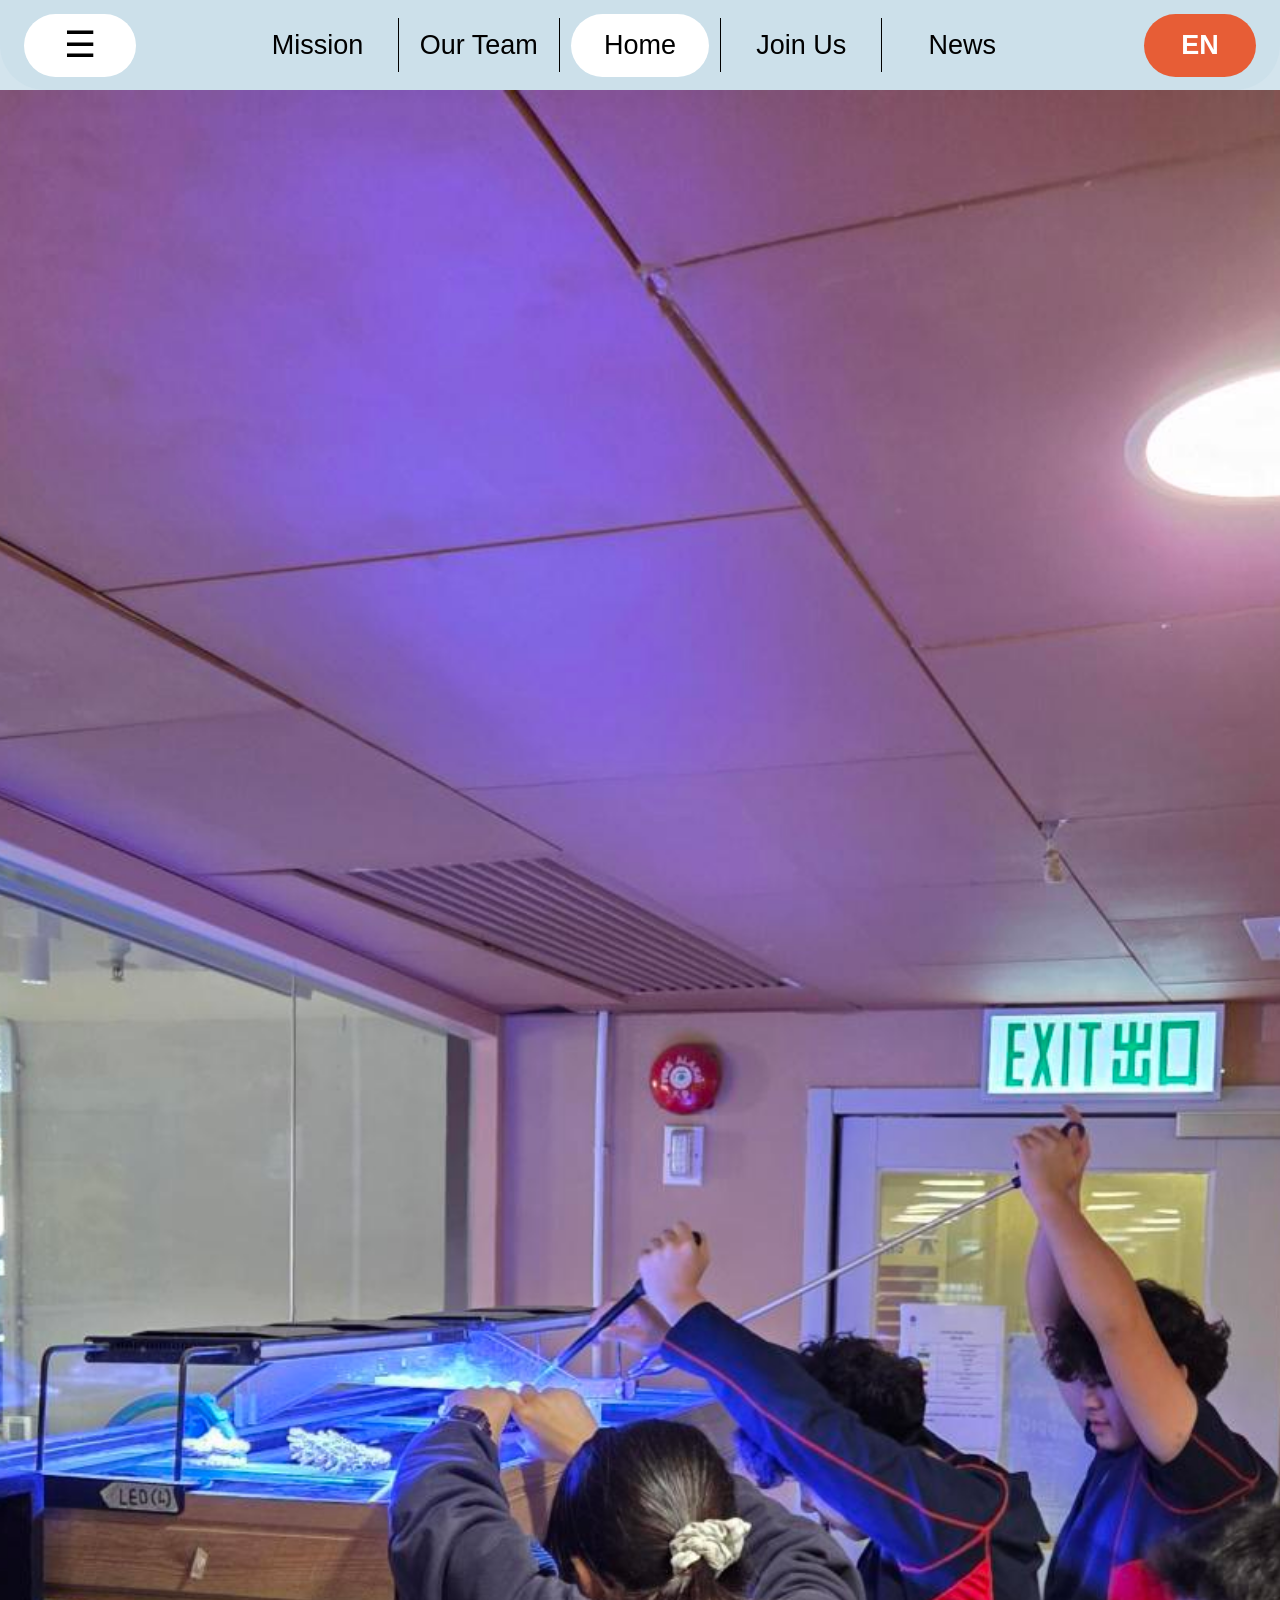
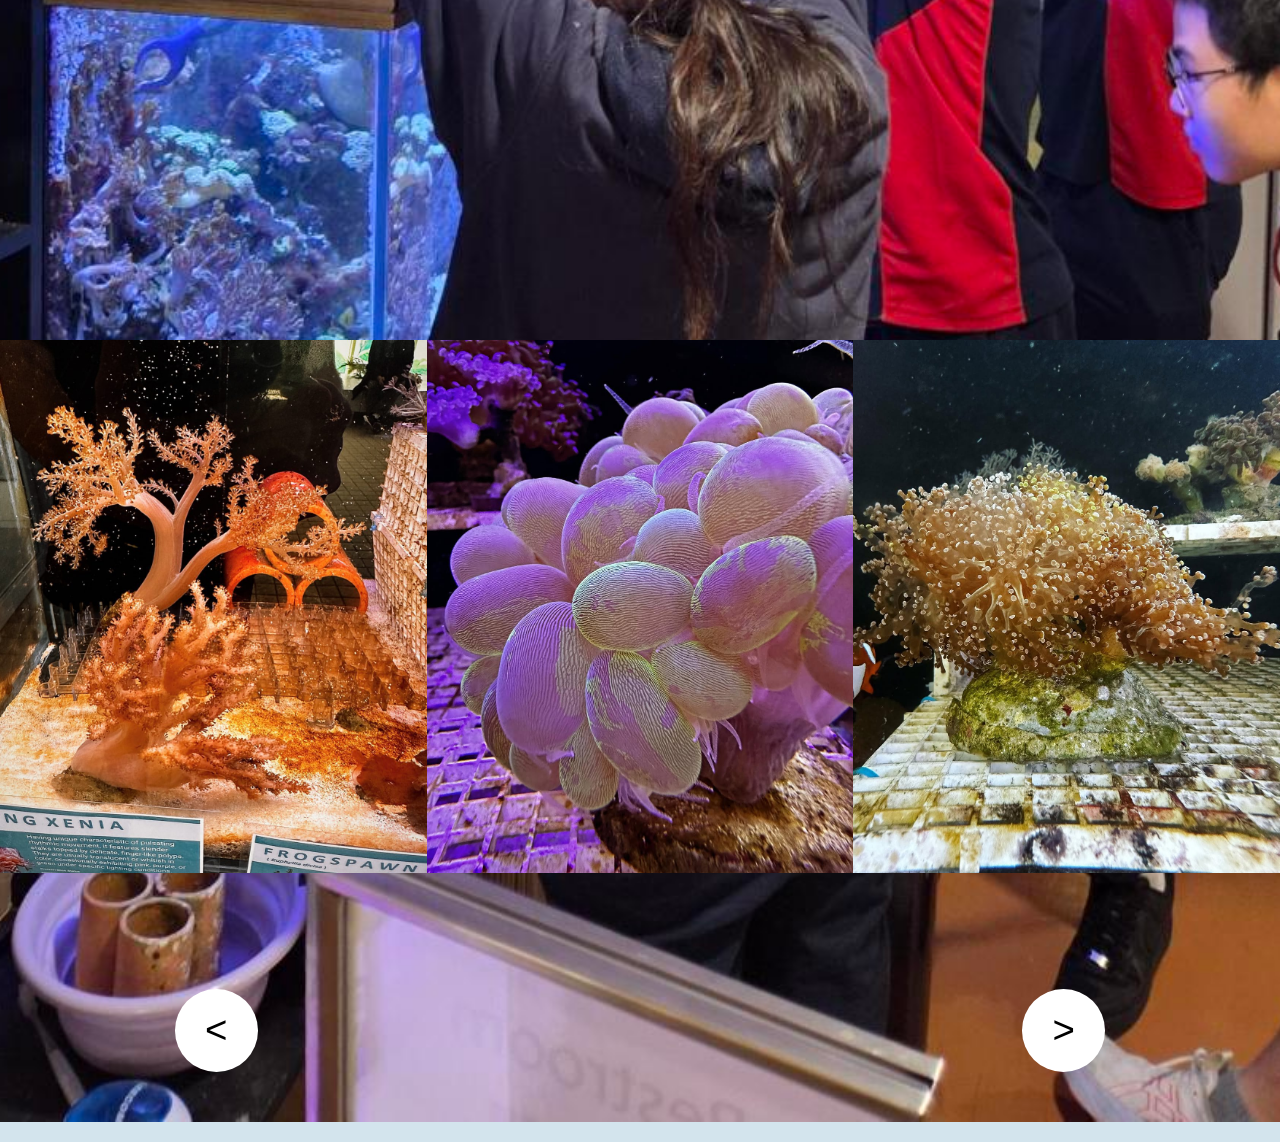
==== docs/index.html @ 6d24dca3 "Redesign members page layout Organize leadership into responsive member cards and present department" ====
<!DOCTYPE html>

<head>
<meta charset="UTF-8">
<meta name="robots" content="noarchive">
<meta name="color-scheme" content="light dark">
<link href="stylesheets/mainStyle.css" rel="stylesheet">
<link href="stylesheets/homePageStyle.css" rel="stylesheet">
<link href="stylesheets/missionsPageStyle.css" rel="stylesheet">
<link href="stylesheets/membersPageStyle.css" rel="stylesheet">
<link href="stylesheets/recruitmentPageStyle.css" rel="stylesheet">
<link href="stylesheets/newsPageStyle.css" rel="stylesheet">
<link href="stylesheets/colors.css" rel="stylesheet">
<title>Corallium YCIS</title>
</head>
<body>
<div id="topbar">
    <div id="topbar_frame_left">
        <button id="config_menu" class="navButton nothomeButtom" onclick="configclick_menu()">☰</button>
    </div>
    <div id="topbar_frame">
        <button id="nav_mission" class="navButton nothomeButton" onclick="navclick_mission()"></button>
        <div class="nav_vbar"></div>
        <button id="nav_members" class="navButton nothomeButton" onclick="navclick_members()"></button>
        <div class="nav_vbar"></div>
        <button id="nav_home" class="navButton homeButton" onclick="navclick_home()"><!-- <img id="logoimg" src="coralliumLogo.jpg" alt="CORALLIUM"> --></button>
        <div class="nav_vbar"></div>
        <button id="nav_recruitment" class="navButton nothomeButton" onclick="navclick_recruitment()"></button>
        <div class="nav_vbar"></div>
        <button id="nav_news" class="navButton nothomeButton" onclick="navclick_news()"></button>
    </div>
    <div id="topbar_frame_right">
        <button id="config_lang" class="navButton nothomeButton" onclick="configclick_lang()"></button>
    </div>
</div>

<div id="contents_frame">
    <div id="page_home" class="contentspage home">
        <div id="home_topBackgroundFrame">
            <h1 style="font-size: 2vw; font-family: Verdana, Geneva, Tahoma, sans-serif; color:#ffffff; font-weight: normal;">YCIS-HK</h1>
            <img src="media/homePage/coralliumLogo.jpg" id="home_pageHeadingImg" alt="CORALLIUM">
        </div>
        <!-- <img src="homePage/homeBackground.jpg" id="home_coralTransition"> -->
        <div id="home_mainContentBackgroundFrame">
            <div class="default_margins home_mainContentFrameL">
                <div>
                    <h1 id="home_mainContent1Heading" class="title_text_1" style="text-align: center;"></h1>
                    <p class="default_text" id="home_mainContent1Text1"></p>
                </div>
                <img class="home_mainContentImage" src="media/homePage/awesome_coral.jpeg">
            </div>
            <div class="default_margins home_mainContentFrameR">
                <img class="home_mainContentImage" src="media/homePage/Cropped_picture_clownfish.jpg">
                <div>
                    <h1 id="home_mainContent1SecondHeading" class="title_text_1" style="text-align: center;"></h1>
                    <p class="default_text" id="home_mainContent1Text2"></p>
                </div>
            </div>
            <div class="default_margins home_mainContentFrameL">
                <div>
                    <h1 id="home_mainContent2Heading" class="title_text_1" style="text-align: center;"></h1>
                    <p class="default_text" id="home_mainContent2Text1"></p>
                </div>
                <img class="home_mainContentImage" src="media/homePage/Fish_tank.jpeg">
            </div>
            <div class="default_margins home_mainContentFrameR">
                <img class="home_mainContentImage" src="media/homePage/Group_tank.jpeg">
                <div>
                    <h1 id="home_mainContent2SecondHeading" class="title_text_1" style="text-align: center;"></h1>
                    <p class="default_text" id="home_mainContent2Text2"></p>
                </div>
            </div>

            <div id="home_imagesRow">
                <img src="media/homePage/Coral_tree.jpg" class="home_imagesRowImage">
                <img src="media/homePage/Coral_bubble.jpg" class="home_imagesRowImage">
                <img src="media/homePage/Coral_frogspawn.jpg" class="home_imagesRowImage">
            </div>
            <div id="home_mainContent3" class="default_margins">
                <h1 id="home_fishFactsHeading" class="title_text_1"></h1>
                <div id="home_fishFactsFrame">
                    <button id="home_fishFactsLeftButton" class="home_fishFactsScrollButton" onclick="homeclick_fishFactsScroll(-1)">&lt;</button>
                    <p class="default_text" id="home_fishFactsText"></p>
                    <button id="home_fishFactsRightButton" class="home_fishFactsScrollButton" onclick="homeclick_fishFactsScroll(1)">&gt;</button>
                </div>
            </div>
        </div>
    </div>

    <div id="page_mission" class="contentspage nothome">
        <div id="mission_missionStatementContainer" class="default_margins">
            <h1 id="mission_mainContent1Heading" class="mission_mainHeadings title_text_1"></h1>
            <p id="mission_mainContent1Text"></p>
        </div>
        <!-- <h1 id="mission_mainContent1Heading" class="mission_mainHeadings title_text_1"></h1>
        <div id="mission_mainContent1" class="default_margins"> -->
            <!-- <img id="mission_mainContent1Image" src="media/placeholdercontent/imgportrait.jpg"> -->
            <!-- <p id="mission_mainContent1Text" class="default_margins"></p> -->
        <!-- </div> -->
        <h1 id="mission_mainContent2Heading" class="mission_mainHeadings title_text_1"></h1>
        <div id="mission_mainContent2Box">
            <div id="mission_mainContent2ButtonsFrame">
                <button id="mission_mainContent2ButtonL" onclick="missionclick_BoxScroll(-1)">&lt;</button>
                <button id="mission_mainContent2ButtonR" onclick="missionclick_BoxScroll(1)">&gt;</button>
            </div>
            <h2 class="title_text_2" style="text-align: center;" id="mission_mainContent2Subheading"></h2>
            <p class="default_text" id="mission_mainContent2MainText"></p>
            <img id="mission_mainContent2Image">
        </div>
<!-- 
        <div id="mission_mainContent2" class="default_margins">
            <div>
                <h2 id="mission_subheading1" class="mission_subheadings title_text_2"></h1>
                <p class="default_text" id="mission_mainContent2Text1"></p>
            </div>
            <img class="mission_mainContent2Image" src="media/missionPage/Kaden_refractometer.jpeg">
            <div>
                <h2 id="mission_subheading2" class="mission_subheadings title_text_2"></h1>
                <p class="default_text" id="mission_mainContent2Text2"></p>
            </div>
            <img class="mission_mainContent2Image" src="media/missionPage/Coral_maintenance.jpeg">
            <div>
                <h2 id="mission_subheading3" class="mission_subheadings title_text_2"></h1>
                <p class="default_text" id="mission_mainContent2Text3"></p>
            </div>
            <img class="mission_mainContent2Image" src="media/missionPage/Seagrass_temp.jpeg">
        </div> -->
    </div>

    <div id="page_members" class="contentspage nothome">
        <img id="membersimg" src="media/membersPage/leadership team.jpg" alt="Corallium leadership team members">
        <div id="members_leadership_container">
            <div class="leadership-member">
                <h1 id="members_lead1" class="title_text_1"></h1>
                <p class="leader_name">LING Kai Chun Kaden</p>
            </div>
            <div class="leadership-divider"></div>
            <div class="leadership-member">
                <h2 id="members_lead2" class="title_text_2"></h2>
                <p class="leader_name">REN Wei Bo Kerry</p>
            </div>
            <div class="leadership-divider"></div>
            <div class="leadership-member">
                <h2 id="members_lead3" class="title_text_2"></h2>
                <p class="leader_name">CHUNG Shun Yi Chris</p>
            </div>
            <div class="leadership-divider"></div>
            <div class="leadership-member">
                <h2 id="members_lead4" class="title_text_2"></h2>
                <p class="leader_name">WONG Tsz Ching Natalie</p>
            </div>
            <div class="leadership-divider"></div>
            <div class="leadership-member">
                <h2 id="members_lead5" class="title_text_2"></h2>
                <p class="leader_name">LIU Ham Chi Annabelle</p>
            </div>
            <div class="leadership-divider"></div>
            <div class="leadership-member">
                <h2 id="members_lead6" class="title_text_2"></h2>
                <p class="leader_name">TAM Eugene Simon</p>
            </div>
            <div class="leadership-divider"></div>
            <div class="leadership-member">
                <h2 id="members_lead7" class="title_text_2"></h2>
                <p class="leader_name">CHIANG Pok Man</p>
            </div>
            <div class="leadership-divider"></div>
            <div class="leadership-member">
                <h2 id="members_lead8" class="title_text_2"></h2>
                <p class="leader_name">DOU Xi Ao Leo</p>
            </div>
        </div>
        <h2 id="members_membersHeading" class="title_text_1"></h2>
        <div id="departments_frame">LOADING...</div> <!--Inputted by membersdata.js-->
    </div>
    <div id="page_recruitment" class="contentspage nothome">
        <div id="recruitment_topPhotoFrame">
            <img src="media/recruitmentPage/Tank_training.jpeg" class="recruitment_topPhoto">
            <img src="media/recruitmentPage/Cleaning_barrel_2.jpeg" class="recruitment_topPhoto">
            <img src="media/recruitmentPage/Filter_training.jpeg" class="recruitment_topPhoto">
        </div>
        <div id="recruitment_mainContent1">
            <h1 id="recruitment_heading1" class="recruitment_text title_text_1"></h1>
            <div id="recruitment_subpageButtonsFrame">
                <button id="recruitment_subpageButtonWhy" class="recruitment_subpageButton title_text_2" onclick="recruitmentclick_subpageWhy()"></button>
                <button id="recruitment_subpageButtonSignup" class="recruitment_subpageButton title_text_2" onclick="recruitmentclick_subpageSignup()"></button>
            </div>
            <div id="recruitment_subpageContentFrame">
                <div id="recruitment_subpageWhy">
                    <h2 id="recruitment_casTitle" class="title_text_2"></h2>
                    <p id="recruitment_casTextIntro" class="default_text"></p>
                    <ul>
                        <li id="recruitment_casC" class="default_text recruitment_casListItem"></li>
                        <li id="recruitment_casA" class="default_text recruitment_casListItem"></li>
                        <li id="recruitment_casS" class="default_text recruitment_casListItem"></li>
                    </ul>
                </div>
                <div id="recruitment_subpageSignup">
                    <a href="https://www.youtube.com/@Kyxoto-t1i" id="recruitment_signupFormLink"></a>
                    <p id="recruitment_signupEmailText" class="default_text"></p>
                    <a href="mailto:130179888@hkstudent.ycis.com" class="recruitment_signupEmailLink">130179888@hkstudent.ycis.com (Kaden)</a>
                    <a href="mailto:200139435@hkstudent.ycis.com" class="recruitment_signupEmailLink">200139435@hkstudent.ycis.com (Natalie)</a>
                    <a href="mailto:130567635@hkstudent.ycis.com" class="recruitment_signupEmailLink">130567635@hkstudent.ycis.com (Kerry)</a>
                </div>
            </div>
        </div>
        <div id="recruitment_mainContent2" class="default_margins">
            <h1 id="recruitment_heading2" class="title_text_1" style="text-align: center;"></h1>
            <p id="recruitment_weNeedYouText" class="default_text"></p>
        </div>
    </div>
    
    <div id="page_news" class="contentspage nothome">
        <h1 class="title_text_1" id="news_title"></h1>
        <div id="news_contentFrame" class="default_margins"></div>
        <p class="default_text" id="news_temporaryNewsText"></p>
    </div>
</div>
<script src="scripts/membersData.js" defer></script>
<script src="scripts/newsData.js" defer></script>
<script src="scripts/languages.js" defer></script>
<script src="scripts/navigation.js" defer></script>
<script src="scripts/fishFacts.js" defer></script>
<script src="scripts/recruitmentSubpages.js" defer></script>
<script src="scripts/missionBox.js" defer></script>
</body>
---- docs/stylesheets/mainStyle.css ----
:root {
    color-scheme: light dark;
    background-color: var(--colors-background);
}

body {
    margin: 0;
    padding: 0;
    background-color: inherit;
}

button,
input[type="button"],
input[type="submit"], 
input[type="reset"] {
  cursor: pointer;
}
#topbar {
    z-index: 1;
    position: fixed;
    width: 100vw;
    height: min(10vh, 8.333vw);
    top: 0;
    left: 0;
    background-color: var(--colors-navbar);
    /* round corners */
    border-radius: 0px 0px min(5vh, 4.167vw) min(5vh, 4.167vw);
}

#topbar_frame {
    position: relative;
    aspect-ratio: 10;
    height: min(10vh, 8.333vw);
    margin: auto;
    display: flex;
    justify-content: center;
    align-items: center;
    /* background-color: #ff0000; */
    text-align: center;
    font-size: min(8vh, 6.667vw);
}

#topbar_frame_left {
    z-index: 2;
    position: fixed;
    height: min(10vh, 8.333vw);
    top: 0%;
    left: 0%;
    aspect-ratio: 1;
    /* background-color: #00ff00; */
    text-align: center;
    font-size: min(8vh, 6.667vw);
    display: flex;
    justify-content: center;
    align-items: center;
}

#topbar_frame_right {
    z-index: 2;
    position: fixed;
    height: min(10vh, 8.333vw);
    top: 0%;
    right: 0%;
    aspect-ratio: 1;
    /* background-color: #00ff00; */
    text-align: center;
    font-size: min(8vh, 6.667vw);
    display: flex;
    justify-content: center;
    align-items: center;
}

#config_lang {
    position: relative;
    padding: 0;
    text-align: center;
    height: 70%;
    width: 70%;
    background-color: var(--colors-navbar-buttons-lang);
    font-size: min(3vh, 2.5vw);
    border-width: 0px;
    font-family: Verdana, Geneva, Tahoma, sans-serif;
    font-weight: bold;
    color: #ffffff;
}

#config_menu {
    position: relative;
    padding: 0;
    text-align: center;
    height: 70%;
    width: 70%;
    background-color: var(--colors-navbar-buttons);
    font-size: min(4vh, 3.333vw);
    border-width: 0px;
    font-family: Verdana, Geneva, Tahoma, sans-serif;
}





.navButton {
    position: relative;
    text-align: center;
    vertical-align: middle;
    border-width: 0px;
    margin: min(1.2vh, 1vw);
    height: 70%;
    aspect-ratio: 2.2;
    font-size: min(3vh, 2.5vw);
    font-family: Verdana, Geneva, Tahoma, sans-serif;
    white-space: nowrap;
    overflow: hidden;
    padding: 0px;
    border-radius: 999px;
    appearance: none;
}

.nothomeButton {
    background-color: transparent;
}

.homeButton {
    background-color: var(--colors-navbar-buttons);
}

.nav_vbar {
    display: inline-block;
    position: relative;
    text-align: center;
    vertical-align: middle;
    border-width: 0;
    height: 60%;
    width: 1px;
    background-color: var(--colors-text);
}

/* #nav_home {
    position: relative;
    text-align: center;
    vertical-align: middle;
    height: 80%;
    aspect-ratio: 2.5;
    background-color: #ffffff;
    border-width: 0;
    font-size: min(6vh, 5vw);
    background-image: url(coralliumLogo.jpg);
    background-size: contain;
    background-position: center;
    background-repeat: no-repeat;
} */

/* #logoimg {
    border: 2px solid #000000;
    position: relative;
    width: 100%;
    height: 100%;
    object-fit: cover;
} */

#contents_frame {
    position: absolute;
    /* background-color: #ff00ff; */
    top: min(10vh, 8.333vw); /*15vh*/
    left: 0vw;
    width: 100vw;
    /* height: 10000px; */
}

.contentspage {
    box-sizing: border-box;
    background-color: transparent; /* light-dark(#ffffff, #303030); */
    position: relative;
    top: 0;
    left: 0;
    width: 100%;
    /* border: 20px solid transparent; light-dark(#ffffff, #303030); */
    /* border-radius: 10px; */
}

.home {
    display: block;
}

.nothome {
    display: none;
}



/* #page_mission {
    height: 10000px;
}

#page_home {
    background-color: #ff00ff;
    height: 10000px;
} */

.default_text {
    color: var(--colors-text);
    font-size: max(1.6vw, 1rem); /*max(2vw, 14px)*/
    font-family: Verdana, Geneva, Tahoma, sans-serif;
    font-weight: normal;
}

.big_text {
    color: var(--colors-text);
    font-size: max(2.4vw, 1rem); /*max(2vw, 14px)*/
    font-family: Verdana, Geneva, Tahoma, sans-serif;
    font-weight: normal;
}

.title_text_1 {
    color: var(--colors-text);
    font-size: max(3vw, 1.5rem);
    font-family: Verdana, Geneva, Tahoma, sans-serif;
    font-weight: bolder;
}

.title_text_2 {
    color: var(--colors-text);
    font-size: max(2.2vw, 1.2rem);
    font-family: Verdana, Geneva, Tahoma, sans-serif;
    font-weight: bold;
}

.default_margins {
    margin: 20px auto;
    width: 85vw;
    overflow: auto;
}
---- docs/stylesheets/homePageStyle.css ----
#home_topBackgroundFrame {
    padding: 10px;
    text-align: center;
    /* background-color: #98264a; */
    color: #ffffff;
    background-image: url(../media/homePage/homeBackground.png); /* ".." is docs folder */
    background-size: 100% auto;
    background-repeat: no-repeat;
    aspect-ratio: 1.32;
}

#home_pageHeadingImg {
    position: relative;
    width: 70%;
    margin-top: 5vw;
    margin-bottom: 5vw;
    border-radius: 10vw;
}

/* #home_coralTransition {
    position: relative;
    width: 100%;
    height: 20vw;
} */

/* #home_mainContentBackgroundFrame {
    position: relative;
    background-color: #b0c0e8;
} */
 
.home_mainContentImage {
    position: absolute;
    inset: 0;
    width: 100%;
    height: 100%;
    object-fit: cover;
    display: block;
    /* border-radius: 2vw; */
}

.home_mainContentImageFrame {
    position: relative;
    width: 35%;
    flex: 1 1 auto;
    overflow: hidden;
}

.home_mainContentTextFrame {
    position: relative;
    width: 60%;
    margin: 0px 2.5% 0px 2.5%;
    flex: 0 0 auto;
}

@media (max-width: 600px) {
    .home_mainContentFrameL {
        flex-direction: column;
    }

    .home_mainContentFrameR {
        flex-direction: column;
    }

    .home_mainContentTextFrame {
        width: 100%;
        margin: 0px;
        order: 0;
    }

    .home_mainContentImageFrame {
        width: 100%;
        aspect-ratio: 1.5;
        order: 1;
    }
}

.home_mainContentFrameL {
    display: flex;
    /* grid-template-columns: 60% 35%;
    column-gap: 5%; */
    align-items: stretch;
}

.home_mainContentFrameR {
    display: flex;
    /* grid-template-columns: 35% 60%;
    column-gap: 5%; */
    align-items: stretch;
}

#home_imagesRow {
    width: 100%;
    display: flex;
    flex-direction: row;
}

.home_imagesRowImage {
    position: relative;
    top: 0px;
    margin: 0px;
    width: 33.333%;
    aspect-ratio: 0.8;
    object-fit: cover;
    float: left;
}

#home_fishFactsFrame {
    position: relative;
    margin: 0 auto 50px auto;
    display: grid;
    justify-content: center;
    align-items: center;
    grid-template-columns: 8% 74% 8%;
    width: 95%;
}

#home_fishFactsBottomDotsFrame {
    background-color: red;
}

#home_fishFactsHeading {
    text-align: center;
}

#home_fishFactsText {
    position: relative;
    padding: 0% 5% 0% 5%;
}

.home_fishFactsScrollButton {
    position: relative;
    display: block;
    aspect-ratio: 1;
    border-radius: 50%;
    border-width: 0px;
    font-size: 3vw;
    background-color: var(--colors-navbar-buttons);
}


#home_mainContent2Heading {
    text-align: center;
}
---- docs/stylesheets/missionsPageStyle.css ----
.mission_mainHeadings {
    position: relative;
    text-align: center;
}

#mission_missionStatementContainer {
    background-color: var(--colors-mission-statement);
    border-radius: 3vw;
    padding: 1.5vw 3vw;
}

#mission_mainContent1Text {
    text-align: center;
    font-size: max(2vw, 1.25rem); /*max(2vw, 14px)*/
    font-family: Verdana, Geneva, Tahoma, sans-serif;
    font-weight: normal;
}

#mission_mainContent1Image {
    position: relative;
    float: right;
    width: 30%;
    /* margin: 2vw 1vw; */
}

#mission_mainContent2Box {
    width: 70vw;
    aspect-ratio: 1.25;
    background-color: var(--colors-mission-box);
    margin: auto;
    border-radius: 5vw;
    padding: 5vw 5vw 5vw 5vw;
    margin-bottom: 50px;
}

#mission_mainContent2Image {
    width: 100%;
    aspect-ratio: 1.5;
    object-fit: cover;
}

#mission_mainContent2ButtonsFrame {
    display: flex;
    justify-content: space-between;
    width: 100%;
}

#mission_mainContent2ButtonL {
    width: 30%;
    aspect-ratio: 4;
    background-color: var(--colors-mission-box-buttons);
    text-align: center;
    border-width: 0px;
    font-size: 3vw;
    font-family: Verdana, Geneva, Tahoma, sans-serif;
    white-space: nowrap;
    overflow: hidden;
    padding: 0px;
    border-radius: 999px;
    appearance: none;
}

#mission_mainContent2ButtonR {
    width: 30%;
    aspect-ratio: 4;
    background-color: var(--colors-mission-box-buttons);
    text-align: center;
    border-width: 0px;
    font-size: 3vw;
    font-family: Verdana, Geneva, Tahoma, sans-serif;
    white-space: nowrap;
    overflow: hidden;
    padding: 0px;
    border-radius: 999px;
    appearance: none;
}



/* .mission_mainContent2Image {
    position: relative;
    right: 0;
    width: 100%;
    aspect-ratio: 1.5;
    object-fit: cover;
    margin: 0vw 0vw 0vw 3vw;
}

#mission_mainContent2 {
    display: grid;
    grid-template-columns: 60% calc(40% - 4vw); 
    grid-template-rows: repeat(2, auto); 
    row-gap: 2vw;
} */

/* #mission_mainContent2Image1 {
    position: relative;
    float: right;
    width: 40%;
    aspect-ratio: 1.5;
    object-fit: cover;
    margin: 0vw 1vw 2vw 0vw;
}

#mission_mainContent2Image2 {
    position: relative;
    float: right;
    width: 40%;
    aspect-ratio: 1.5;
    object-fit: cover;
    object-position: 50% 20%;
    margin: 0vw 1vw 2vw 0vw;
}

#mission_mainContent2Image3 {
    position: relative;
    float: right;
    width: 40%;
    aspect-ratio: 1.5;
    object-fit: cover;
    margin: 0vw 1vw 2vw 0vw;
} */
---- docs/stylesheets/membersPageStyle.css ----
#page_members {
    text-align: center;
}

#membersimg {
    position: relative;
    width: 100%;
    display: block;
    margin: 0 auto;
    transition: opacity 0.3s ease;
    box-shadow: 0 10px 30px rgba(0,0,0,0.15);
}

#members_leadership_container {
    margin: 40px auto;
    width: fit-content;
    display: grid;
    grid-template-columns: repeat(auto-fit, minmax(250px, 1fr));
    gap: 20px;
    justify-items: center;
    max-width: 1000px;
}

.leadership-member {
    padding: 15px 20px;
    transition: all 0.3s ease;
    cursor: default;
    border-radius: 8px;
    width: 100%;
    display: flex;
    flex-direction: column;
    align-items: center;
}

.leadership-member:hover {
    background-color: rgba(0,0,0,0.03);
    transform: scale(1.05);
}

.leader_name {
    color: var(--colors-text);
    font-size: 1.1rem;
    font-family: Verdana, Geneva, Tahoma, sans-serif;
    font-weight: bold;
    margin: 5px 0 0 0;
    transition: color 0.3s ease;
}

.leadership-member:hover .leader_name {
    opacity: 0.8;
}

.leadership-divider {
    display: none;
}

#members_membersHeading {
    margin-top: 60px;
    margin-bottom: 30px;
    clear: both;
    font-size: 2.5rem;
    letter-spacing: 1px;
    text-transform: uppercase;
}

#departments_frame {
    position: relative;
    width: 100%;
    background-color: var(--colors-memberlist-background);
    margin: 0 auto;
    display: flex;
    flex-wrap: wrap;
    justify-content: center;
    gap: 30px;
    padding: 60px 20px;
    box-sizing: border-box;
}

.department-card {
    position: relative;
    width: 300px;
    background-color: var(--colors-memberlist-box);
    padding: 0 0 30px 0;
    border-radius: 20px;
    box-shadow: 0 4px 15px rgba(0,0,0,0.05);
    display: flex;
    flex-direction: column;
    align-items: center;
    transition: all 0.3s cubic-bezier(0.25, 0.8, 0.25, 1);
    border: 1px solid rgba(255,255,255,0.1);
    overflow: hidden;
}

.department-card:hover {
    transform: translateY(-10px);
    box-shadow: 0 15px 30px rgba(0,0,0,0.15);
}

.department-image {
    width: 100%;
    height: 180px;
    object-fit: cover;
    margin-bottom: 20px;
    transition: transform 0.3s ease;
}

.department-card:hover .department-image {
    transform: scale(1.05);
}

.members-grid {
    display: grid;
    grid-template-columns: 1fr;
    gap: 12px;
    width: 100%;
    margin-top: 25px;
    padding: 0 20px;
    box-sizing: border-box;
}

.departmentTitles {
    font-size: 22px;
    font-family: Verdana, Geneva, Tahoma, sans-serif;
    font-weight: bold;
    margin-bottom: 15px;
    position: relative;
    padding-bottom: 12px;
}

.departmentTitles::after {
    content: "";
    position: absolute;
    bottom: 0;
    left: 50%;
    transform: translateX(-50%);
    width: 50px;
    height: 3px;
    background-color: var(--colors-memberlist-box);
    border-radius: 2px;
    opacity: 0.8;
}

.departmentText {
    font-size: 16px;
    font-family: Verdana, Geneva, Tahoma, sans-serif;
    font-weight: normal;
    margin: 0;
    transition: all 0.2s ease;
    padding: 4px 0;
}

.department-card:hover .departmentText {
    opacity: 0.8;
    transform: scale(1.02);
}
---- docs/stylesheets/recruitmentPageStyle.css ----
#recruitment_topPhotoFrame {
    position: relative;
    display: flex;
}

.recruitment_topPhoto {
    position: relative;
    top: 0px;
    margin: 0px;
    width: 33.333%;
    aspect-ratio: 1;
    object-fit: cover;
    float: left;
}

#recruitment_subpageButtonsFrame {
    display: flex;
    background-color: var(--colors-recruitment-subpage-buttons-frame);
    height: max(5vw, 32px);
    width: 80vw;
    margin: auto;
    border-radius: 2vw 2vw 0px 0px;
}

#recruitment_subpageContentFrame {
    background-color: var(--colors-recruitment-subpage-background);
    height: fit-content;
    width: 80vw;
    margin: auto;
    padding: 10px 10px 10px 10px;
    box-sizing: border-box;
    border-radius: 0vw 0vw 2vw 2vw;
}

.recruitment_subpageButton {
    width: 50%;
    height: 100%;
    border: 0px;
    border-radius: 2vw 2vw 0px 0px;
    /* background-color: var(--colors-navbar-buttons); COLOR CONTROLLED BY SCRIPT */
}

.recruitment_casListItem {
    line-height: 1.2;
    margin: 6px 0px 0px 0px;
}

#recruitment_subpageSignup {
    text-align: center;
}

#recruitment_signupFormLink {
    text-align: center;
    font-size: max(3vw, 21px);
    font-family: Verdana, Geneva, Tahoma, sans-serif;
    font-weight: bold;
}

.recruitment_signupEmailLink {
    text-align: center;
    font-size: max(2.2vw, 16px);
    font-family: Verdana, Geneva, Tahoma, sans-serif;
    font-weight: bold;
    line-height: 2;
}

/* #recruitment_mainContent1 {
    position: relative;
    text-align: center;
} */

#recruitment_mainContent2 {
    margin-bottom: 50px;
}
---- docs/stylesheets/newsPageStyle.css ----
#news_temporaryNewsText {
    position: relative;
}

#page_news {
    margin: 20px auto;
    width: 85vw;
    overflow: auto;
    font-size: larger;
}

#news_dataFrame {
    position: relative;
}

.news_entryBox {
    position: relative;
    margin: 10px 0 35px 0;
    width: 85vw;
    padding: 5px 0px 10px 0px;
    background-color: var(--colors-news-main);
    /* width: 90%; */
    border: 20px;
}

.news_entryDate {
    position: absolute;
    /* background-color: var(--colors-news-heading); */
}

.news_dateText {
    margin: 15px;
}

.news_titleText {
    text-align: center;
}

.news_mainText {
    margin: 15px 10px 0px 10px;
}
---- docs/stylesheets/colors.css ----
:root {
    --colors-navbar-buttons: light-dark(#ffffff, #2a2e37);
    --colors-navbar-buttons-selected: light-dark(#808080, #505050);
    --colors-navbar-buttons-lang: light-dark(#e75d36, #d03e7c);
    --colors-navbar: light-dark(#c8dee9a0, #262626a0);
    --colors-background: light-dark(#d3e4ed, #202020);
    --colors-text: light-dark(#000000, #ffffff);
    --colors-mission-statement: light-dark(#ffffff, #404040);
    --colors-mission-box: light-dark(#ffffff, #404040);
    --colors-mission-box-buttons: light-dark(#dddddd, #484c56);
    --colors-mission-box-buttons-selected: light-dark(#808080, #505050);
    --colors-memberlist-background: light-dark(#ffffff, #121212);
    --colors-memberlist-box: light-dark(#b7cdd7, #323232);
    --colors-news-main: light-dark(#f0f8ff, #323232);
    --colors-news-heading: light-dark(rgb(163, 180, 228), #494949);
    --colors-recruitment-subpage-background: light-dark(#ffffff, #2a2e37);
    --colors-recruitment-subpage-buttons-frame: light-dark(#c3c3c3, #383838);
}
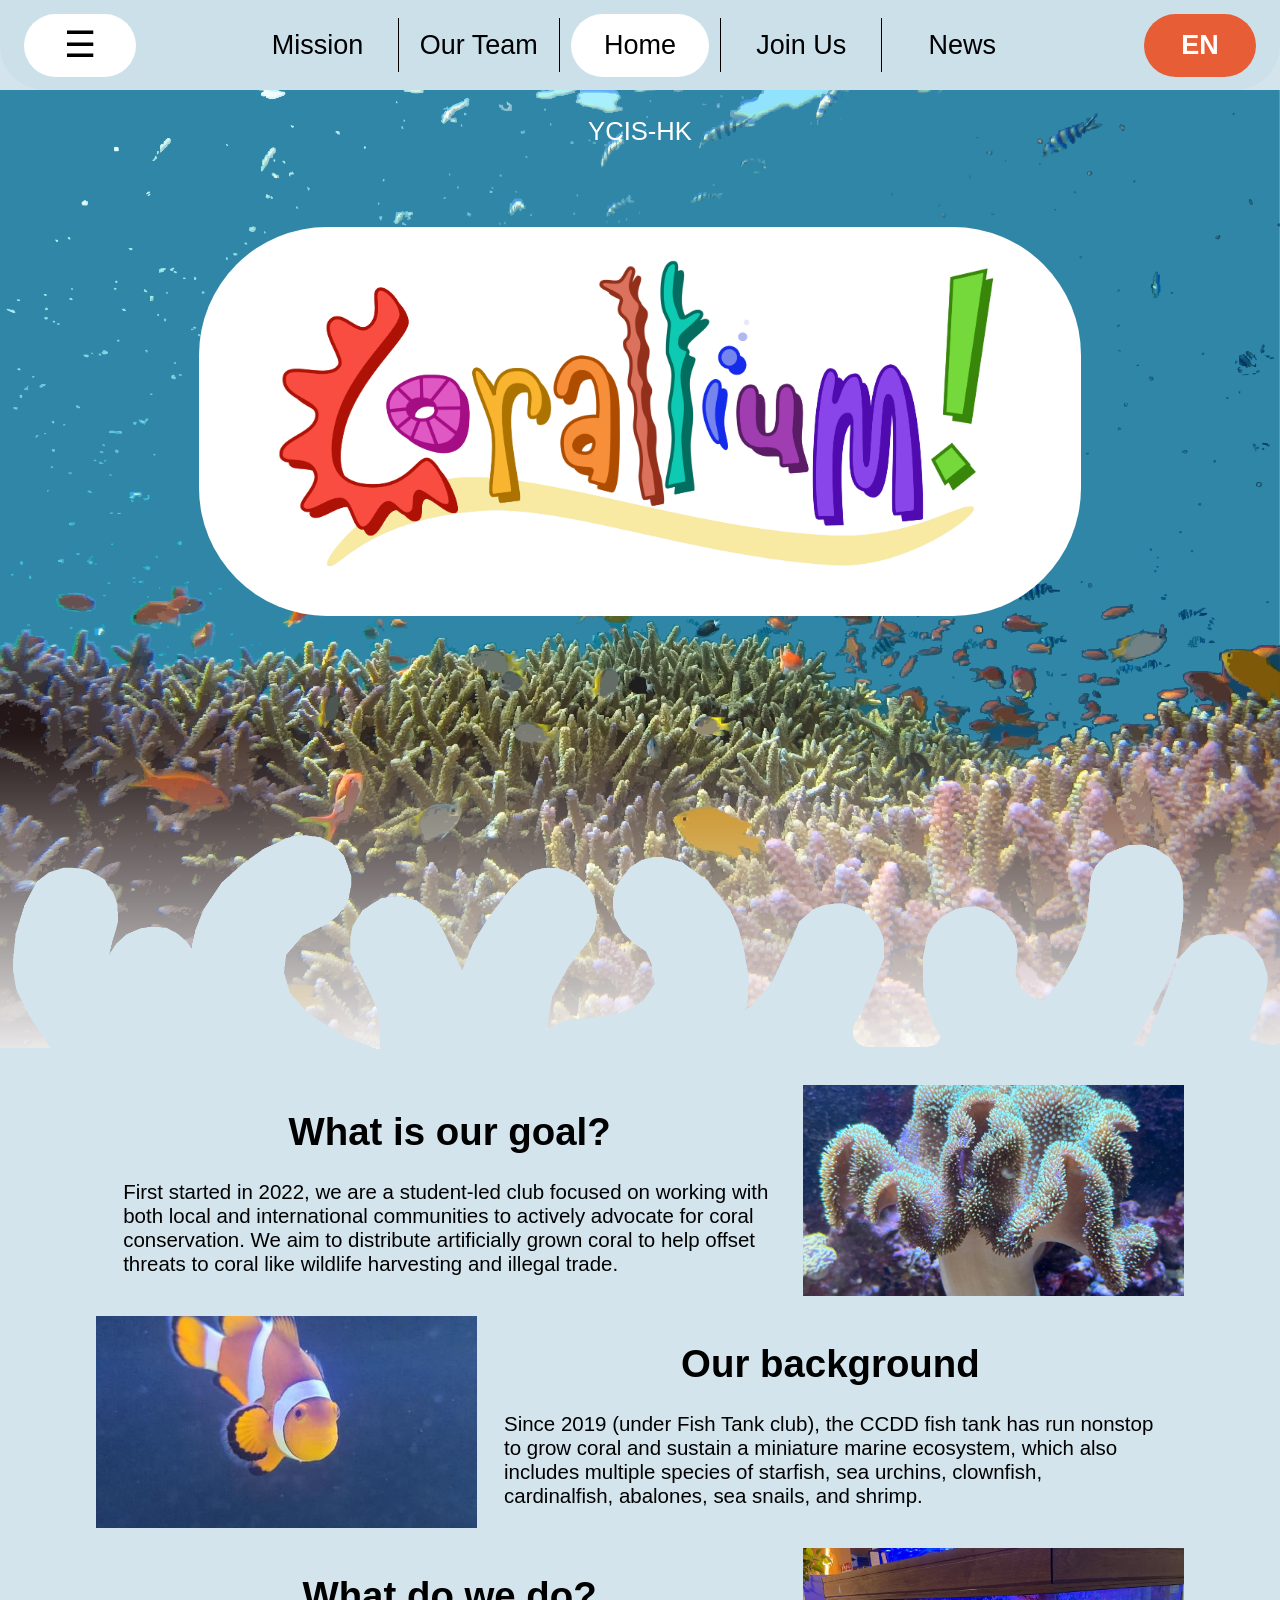
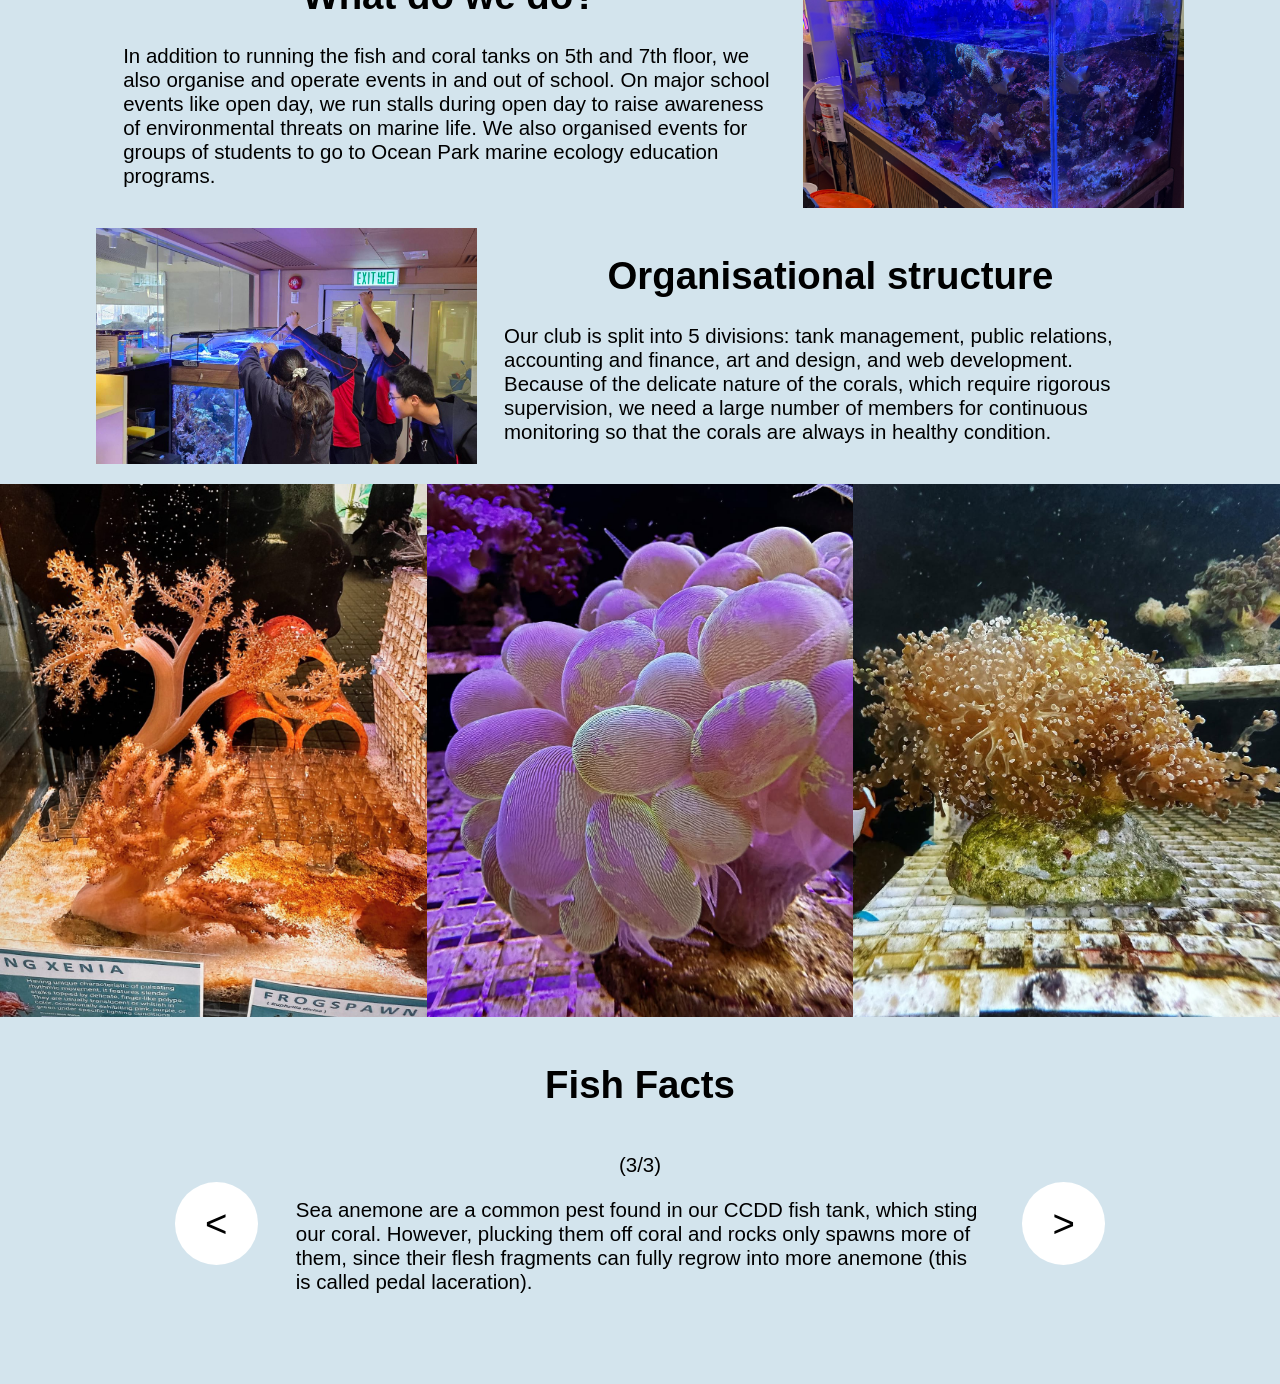
==== commit 7ebaf325: "Merge branch 'main' of https://github.com/chiangpm/Corallium" ====
--- a/docs/index.html
+++ b/docs/index.html
@@ -43,29 +43,37 @@
         <!-- <img src="homePage/homeBackground.jpg" id="home_coralTransition"> -->
         <div id="home_mainContentBackgroundFrame">
             <div class="default_margins home_mainContentFrameL">
-                <div>
+                <div class="home_mainContentTextFrame">
                     <h1 id="home_mainContent1Heading" class="title_text_1" style="text-align: center;"></h1>
                     <p class="default_text" id="home_mainContent1Text1"></p>
                 </div>
-                <img class="home_mainContentImage" src="media/homePage/awesome_coral.jpeg">
+                <div class="home_mainContentImageFrame">
+                    <img class="home_mainContentImage" src="media/homePage/awesome_coral.jpeg">
+                </div>
             </div>
             <div class="default_margins home_mainContentFrameR">
-                <img class="home_mainContentImage" src="media/homePage/Cropped_picture_clownfish.jpg">
-                <div>
+                <div class="home_mainContentImageFrame">
+                    <img class="home_mainContentImage" src="media/homePage/Cropped_picture_clownfish.jpg">
+                </div>
+                <div class="home_mainContentTextFrame">
                     <h1 id="home_mainContent1SecondHeading" class="title_text_1" style="text-align: center;"></h1>
                     <p class="default_text" id="home_mainContent1Text2"></p>
                 </div>
             </div>
             <div class="default_margins home_mainContentFrameL">
-                <div>
+                <div class="home_mainContentTextFrame">
                     <h1 id="home_mainContent2Heading" class="title_text_1" style="text-align: center;"></h1>
                     <p class="default_text" id="home_mainContent2Text1"></p>
                 </div>
-                <img class="home_mainContentImage" src="media/homePage/Fish_tank.jpeg">
+                <div class="home_mainContentImageFrame">
+                    <img class="home_mainContentImage" src="media/homePage/Fish_tank.jpeg">
+                </div>
             </div>
             <div class="default_margins home_mainContentFrameR">
-                <img class="home_mainContentImage" src="media/homePage/Group_tank.jpeg">
-                <div>
+                <div class="home_mainContentImageFrame">
+                    <img class="home_mainContentImage" src="media/homePage/Group_tank.jpeg">
+                </div>
+                <div class="home_mainContentTextFrame">
                     <h1 id="home_mainContent2SecondHeading" class="title_text_1" style="text-align: center;"></h1>
                     <p class="default_text" id="home_mainContent2Text2"></p>
                 </div>
@@ -80,7 +88,10 @@
                 <h1 id="home_fishFactsHeading" class="title_text_1"></h1>
                 <div id="home_fishFactsFrame">
                     <button id="home_fishFactsLeftButton" class="home_fishFactsScrollButton" onclick="homeclick_fishFactsScroll(-1)">&lt;</button>
-                    <p class="default_text" id="home_fishFactsText"></p>
+                    <div id="home_fishFactsCenterFrame">
+                        <p class="default_text" style="text-align: center;" id="home_fishFactsPageId"></p>
+                        <p class="default_text" id="home_fishFactsText"></p>
+                    </div>
                     <button id="home_fishFactsRightButton" class="home_fishFactsScrollButton" onclick="homeclick_fishFactsScroll(1)">&gt;</button>
                 </div>
             </div>
@@ -92,11 +103,6 @@
             <h1 id="mission_mainContent1Heading" class="mission_mainHeadings title_text_1"></h1>
             <p id="mission_mainContent1Text"></p>
         </div>
-        <!-- <h1 id="mission_mainContent1Heading" class="mission_mainHeadings title_text_1"></h1>
-        <div id="mission_mainContent1" class="default_margins"> -->
-            <!-- <img id="mission_mainContent1Image" src="media/placeholdercontent/imgportrait.jpg"> -->
-            <!-- <p id="mission_mainContent1Text" class="default_margins"></p> -->
-        <!-- </div> -->
         <h1 id="mission_mainContent2Heading" class="mission_mainHeadings title_text_1"></h1>
         <div id="mission_mainContent2Box">
             <div id="mission_mainContent2ButtonsFrame">
@@ -107,24 +113,6 @@
             <p class="default_text" id="mission_mainContent2MainText"></p>
             <img id="mission_mainContent2Image">
         </div>
-<!-- 
-        <div id="mission_mainContent2" class="default_margins">
-            <div>
-                <h2 id="mission_subheading1" class="mission_subheadings title_text_2"></h1>
-                <p class="default_text" id="mission_mainContent2Text1"></p>
-            </div>
-            <img class="mission_mainContent2Image" src="media/missionPage/Kaden_refractometer.jpeg">
-            <div>
-                <h2 id="mission_subheading2" class="mission_subheadings title_text_2"></h1>
-                <p class="default_text" id="mission_mainContent2Text2"></p>
-            </div>
-            <img class="mission_mainContent2Image" src="media/missionPage/Coral_maintenance.jpeg">
-            <div>
-                <h2 id="mission_subheading3" class="mission_subheadings title_text_2"></h1>
-                <p class="default_text" id="mission_mainContent2Text3"></p>
-            </div>
-            <img class="mission_mainContent2Image" src="media/missionPage/Seagrass_temp.jpeg">
-        </div> -->
     </div>
 
     <div id="page_members" class="contentspage nothome">
@@ -211,9 +199,9 @@
     </div>
     
     <div id="page_news" class="contentspage nothome">
-        <h1 class="title_text_1" id="news_title"></h1>
+        <h1 class="title_text_1" id="news_title" style="text-align: center;"></h1>
         <div id="news_contentFrame" class="default_margins"></div>
-        <p class="default_text" id="news_temporaryNewsText"></p>
+        <!-- <p class="default_text" id="news_temporaryNewsText"></p> -->
     </div>
 </div>
 <script src="scripts/membersData.js" defer></script>
@@ -223,4 +211,5 @@
 <script src="scripts/fishFacts.js" defer></script>
 <script src="scripts/recruitmentSubpages.js" defer></script>
 <script src="scripts/missionBox.js" defer></script>
-</body>
+<script src="scripts/newsBoxesGeneration.js" defer></script>
+</body>
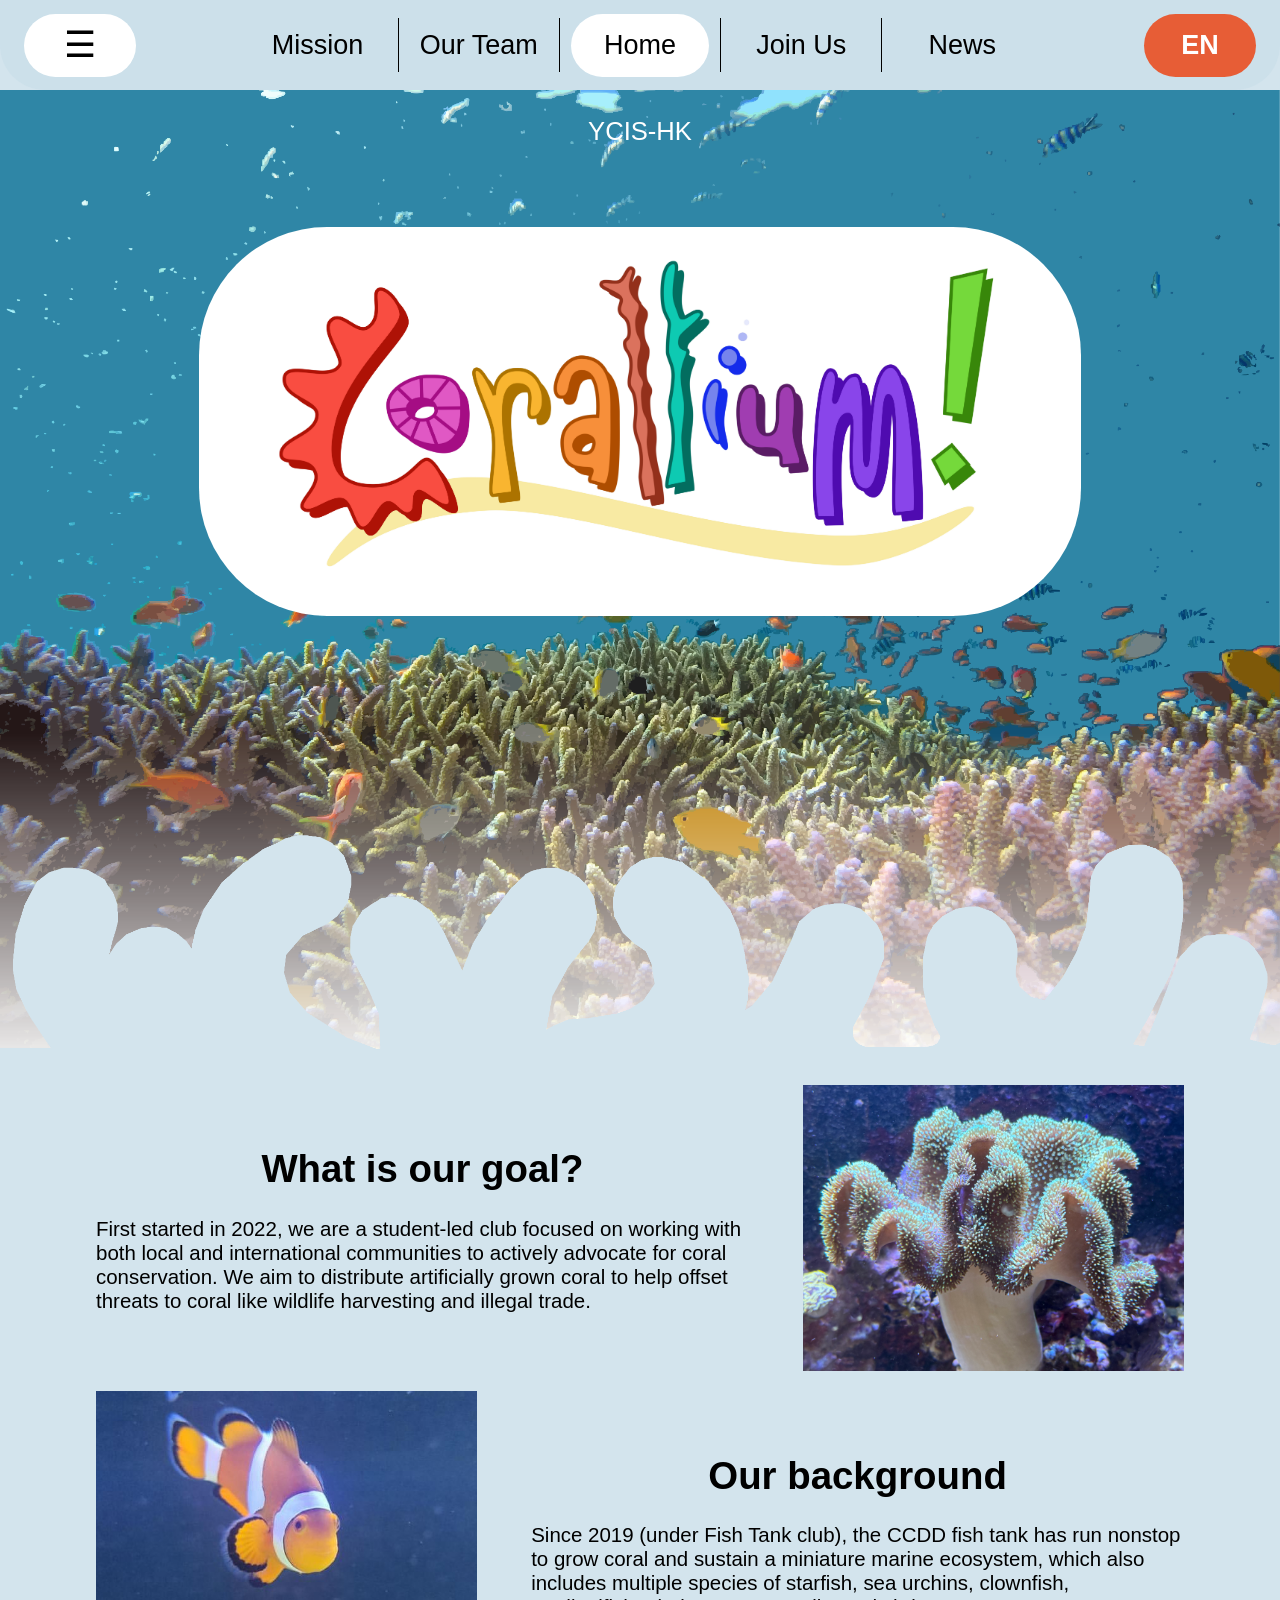
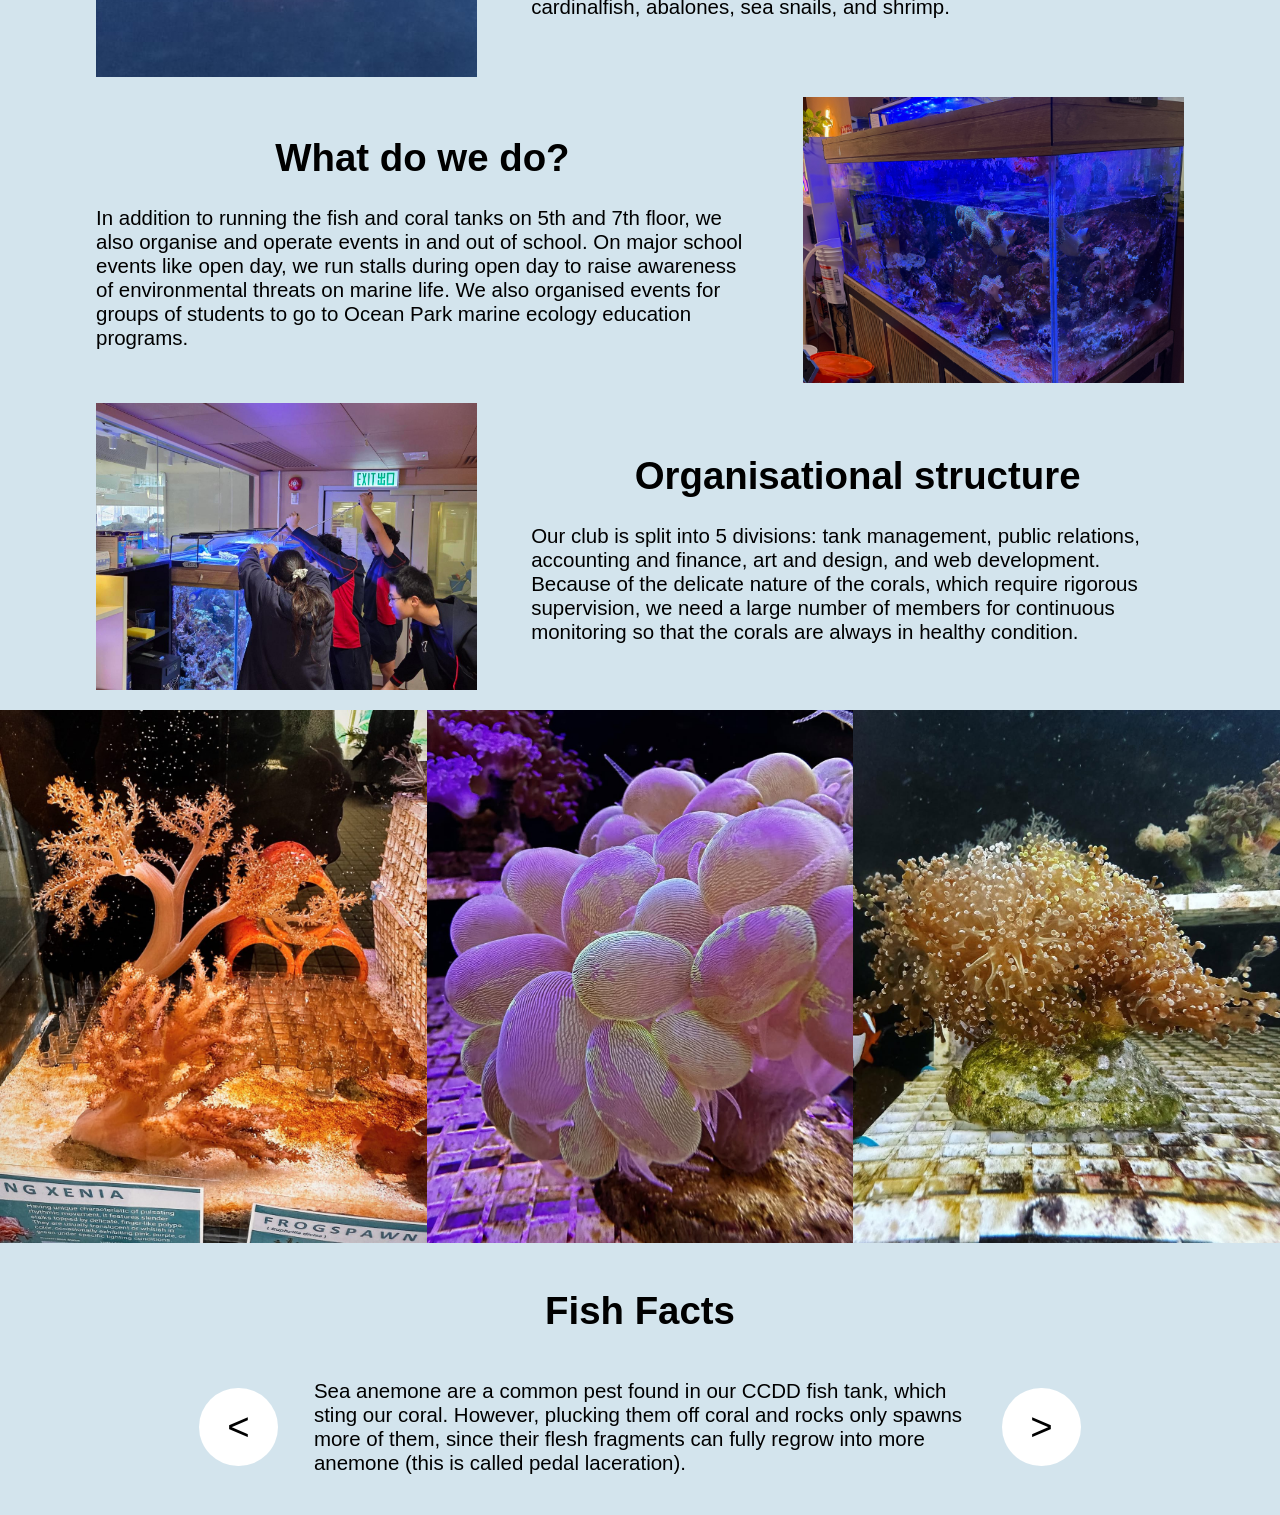
==== commit 1d46fbae: "Revert "Merge branch 'main' of https://github.com/chiangpm/Corallium" This reverts commit 7ebaf32554" ====
--- a/docs/index.html
+++ b/docs/index.html
@@ -43,37 +43,29 @@
         <!-- <img src="homePage/homeBackground.jpg" id="home_coralTransition"> -->
         <div id="home_mainContentBackgroundFrame">
             <div class="default_margins home_mainContentFrameL">
-                <div class="home_mainContentTextFrame">
+                <div>
                     <h1 id="home_mainContent1Heading" class="title_text_1" style="text-align: center;"></h1>
                     <p class="default_text" id="home_mainContent1Text1"></p>
                 </div>
-                <div class="home_mainContentImageFrame">
-                    <img class="home_mainContentImage" src="media/homePage/awesome_coral.jpeg">
-                </div>
+                <img class="home_mainContentImage" src="media/homePage/awesome_coral.jpeg">
             </div>
             <div class="default_margins home_mainContentFrameR">
-                <div class="home_mainContentImageFrame">
-                    <img class="home_mainContentImage" src="media/homePage/Cropped_picture_clownfish.jpg">
-                </div>
-                <div class="home_mainContentTextFrame">
+                <img class="home_mainContentImage" src="media/homePage/Cropped_picture_clownfish.jpg">
+                <div>
                     <h1 id="home_mainContent1SecondHeading" class="title_text_1" style="text-align: center;"></h1>
                     <p class="default_text" id="home_mainContent1Text2"></p>
                 </div>
             </div>
             <div class="default_margins home_mainContentFrameL">
-                <div class="home_mainContentTextFrame">
+                <div>
                     <h1 id="home_mainContent2Heading" class="title_text_1" style="text-align: center;"></h1>
                     <p class="default_text" id="home_mainContent2Text1"></p>
                 </div>
-                <div class="home_mainContentImageFrame">
-                    <img class="home_mainContentImage" src="media/homePage/Fish_tank.jpeg">
-                </div>
+                <img class="home_mainContentImage" src="media/homePage/Fish_tank.jpeg">
             </div>
             <div class="default_margins home_mainContentFrameR">
-                <div class="home_mainContentImageFrame">
-                    <img class="home_mainContentImage" src="media/homePage/Group_tank.jpeg">
-                </div>
-                <div class="home_mainContentTextFrame">
+                <img class="home_mainContentImage" src="media/homePage/Group_tank.jpeg">
+                <div>
                     <h1 id="home_mainContent2SecondHeading" class="title_text_1" style="text-align: center;"></h1>
                     <p class="default_text" id="home_mainContent2Text2"></p>
                 </div>
@@ -88,10 +80,7 @@
                 <h1 id="home_fishFactsHeading" class="title_text_1"></h1>
                 <div id="home_fishFactsFrame">
                     <button id="home_fishFactsLeftButton" class="home_fishFactsScrollButton" onclick="homeclick_fishFactsScroll(-1)">&lt;</button>
-                    <div id="home_fishFactsCenterFrame">
-                        <p class="default_text" style="text-align: center;" id="home_fishFactsPageId"></p>
-                        <p class="default_text" id="home_fishFactsText"></p>
-                    </div>
+                    <p class="default_text" id="home_fishFactsText"></p>
                     <button id="home_fishFactsRightButton" class="home_fishFactsScrollButton" onclick="homeclick_fishFactsScroll(1)">&gt;</button>
                 </div>
             </div>
@@ -103,6 +92,11 @@
             <h1 id="mission_mainContent1Heading" class="mission_mainHeadings title_text_1"></h1>
             <p id="mission_mainContent1Text"></p>
         </div>
+        <!-- <h1 id="mission_mainContent1Heading" class="mission_mainHeadings title_text_1"></h1>
+        <div id="mission_mainContent1" class="default_margins"> -->
+            <!-- <img id="mission_mainContent1Image" src="media/placeholdercontent/imgportrait.jpg"> -->
+            <!-- <p id="mission_mainContent1Text" class="default_margins"></p> -->
+        <!-- </div> -->
         <h1 id="mission_mainContent2Heading" class="mission_mainHeadings title_text_1"></h1>
         <div id="mission_mainContent2Box">
             <div id="mission_mainContent2ButtonsFrame">
@@ -113,6 +107,24 @@
             <p class="default_text" id="mission_mainContent2MainText"></p>
             <img id="mission_mainContent2Image">
         </div>
+<!-- 
+        <div id="mission_mainContent2" class="default_margins">
+            <div>
+                <h2 id="mission_subheading1" class="mission_subheadings title_text_2"></h1>
+                <p class="default_text" id="mission_mainContent2Text1"></p>
+            </div>
+            <img class="mission_mainContent2Image" src="media/missionPage/Kaden_refractometer.jpeg">
+            <div>
+                <h2 id="mission_subheading2" class="mission_subheadings title_text_2"></h1>
+                <p class="default_text" id="mission_mainContent2Text2"></p>
+            </div>
+            <img class="mission_mainContent2Image" src="media/missionPage/Coral_maintenance.jpeg">
+            <div>
+                <h2 id="mission_subheading3" class="mission_subheadings title_text_2"></h1>
+                <p class="default_text" id="mission_mainContent2Text3"></p>
+            </div>
+            <img class="mission_mainContent2Image" src="media/missionPage/Seagrass_temp.jpeg">
+        </div> -->
     </div>
 
     <div id="page_members" class="contentspage nothome">
@@ -199,9 +211,9 @@
     </div>
     
     <div id="page_news" class="contentspage nothome">
-        <h1 class="title_text_1" id="news_title" style="text-align: center;"></h1>
+        <h1 class="title_text_1" id="news_title"></h1>
         <div id="news_contentFrame" class="default_margins"></div>
-        <!-- <p class="default_text" id="news_temporaryNewsText"></p> -->
+        <p class="default_text" id="news_temporaryNewsText"></p>
     </div>
 </div>
 <script src="scripts/membersData.js" defer></script>
@@ -211,5 +223,4 @@
 <script src="scripts/fishFacts.js" defer></script>
 <script src="scripts/recruitmentSubpages.js" defer></script>
 <script src="scripts/missionBox.js" defer></script>
-<script src="scripts/newsBoxesGeneration.js" defer></script>
-</body>+</body>
--- a/docs/stylesheets/mainStyle.css
+++ b/docs/stylesheets/mainStyle.css
@@ -200,28 +200,28 @@
 
 .default_text {
     color: var(--colors-text);
-    font-size: max(1.6vw, 1rem); /*max(2vw, 14px)*/
+    font-size: max(1.6vw, 14px); /*max(2vw, 14px)*/
     font-family: Verdana, Geneva, Tahoma, sans-serif;
     font-weight: normal;
 }
 
 .big_text {
     color: var(--colors-text);
-    font-size: max(2.4vw, 1rem); /*max(2vw, 14px)*/
+    font-size: max(2.4vw, 14px); /*max(2vw, 14px)*/
     font-family: Verdana, Geneva, Tahoma, sans-serif;
     font-weight: normal;
 }
 
 .title_text_1 {
     color: var(--colors-text);
-    font-size: max(3vw, 1.5rem);
+    font-size: max(3vw, 21px);
     font-family: Verdana, Geneva, Tahoma, sans-serif;
     font-weight: bolder;
 }
 
 .title_text_2 {
     color: var(--colors-text);
-    font-size: max(2.2vw, 1.2rem);
+    font-size: max(2.2vw, 16px);
     font-family: Verdana, Geneva, Tahoma, sans-serif;
     font-weight: bold;
 }
--- a/docs/stylesheets/homePageStyle.css
+++ b/docs/stylesheets/homePageStyle.css
@@ -29,63 +29,32 @@
 } */
  
 .home_mainContentImage {
-    position: absolute;
-    inset: 0;
+    position: relative;
+    flex: 1;
+    float: right;
     width: 100%;
-    height: 100%;
+    aspect-ratio: 1.33;
     object-fit: cover;
-    display: block;
-    /* border-radius: 2vw; */
 }
 
-.home_mainContentImageFrame {
-    position: relative;
-    width: 35%;
-    flex: 1 1 auto;
-    overflow: hidden;
-}
-
-.home_mainContentTextFrame {
-    position: relative;
-    width: 60%;
-    margin: 0px 2.5% 0px 2.5%;
-    flex: 0 0 auto;
-}
-
-@media (max-width: 600px) {
-    .home_mainContentFrameL {
-        flex-direction: column;
-    }
-
-    .home_mainContentFrameR {
-        flex-direction: column;
-    }
-
-    .home_mainContentTextFrame {
-        width: 100%;
-        margin: 0px;
-        order: 0;
-    }
-
-    .home_mainContentImageFrame {
-        width: 100%;
-        aspect-ratio: 1.5;
-        order: 1;
-    }
+@media (max-width: 600px) { /*aspect ratio for phones*/
+  .home_mainContentImage {
+    aspect-ratio: 0.75;
+  }
 }
 
 .home_mainContentFrameL {
-    display: flex;
-    /* grid-template-columns: 60% 35%;
-    column-gap: 5%; */
-    align-items: stretch;
+    display: grid;
+    grid-template-columns: 60% 35%;
+    column-gap: 5%;
+    align-items: center;
 }
 
 .home_mainContentFrameR {
-    display: flex;
-    /* grid-template-columns: 35% 60%;
-    column-gap: 5%; */
-    align-items: stretch;
+    display: grid;
+    grid-template-columns: 35% 60%;
+    column-gap: 5%;
+    align-items: center;
 }
 
 #home_imagesRow {
@@ -104,18 +73,38 @@
     float: left;
 }
 
+/* #home_mainContent2TopImage {
+    position: relative;
+    width: 100%;
+    margin: 0vw 0vw 0vw 0vw;
+    aspect-ratio: 1.5;
+    object-fit: cover;
+}
+
+#home_mainContent2BottomImage {
+    position: relative;
+    width: 100%;
+    aspect-ratio: 1.5;
+    object-fit: cover;
+    margin: 2vw 0vw 0vw 0vw;
+} */
+
+/* #home_mainContent3Image {
+    position: relative;
+    float: top;
+    width: 100%;
+    height: 20vw;
+    vertical-align: auto;
+} */
+
 #home_fishFactsFrame {
     position: relative;
-    margin: 0 auto 50px auto;
+    margin: auto;
     display: grid;
     justify-content: center;
     align-items: center;
     grid-template-columns: 8% 74% 8%;
-    width: 95%;
-}
-
-#home_fishFactsBottomDotsFrame {
-    background-color: red;
+    width: 90%;
 }
 
 #home_fishFactsHeading {
--- a/docs/stylesheets/missionsPageStyle.css
+++ b/docs/stylesheets/missionsPageStyle.css
@@ -11,7 +11,7 @@
 
 #mission_mainContent1Text {
     text-align: center;
-    font-size: max(2vw, 1.25rem); /*max(2vw, 14px)*/
+    font-size: max(2vw, 16px); /*max(2vw, 14px)*/
     font-family: Verdana, Geneva, Tahoma, sans-serif;
     font-weight: normal;
 }
@@ -51,7 +51,7 @@
     background-color: var(--colors-mission-box-buttons);
     text-align: center;
     border-width: 0px;
-    font-size: 3vw;
+    font-size: min(3vh, 2.5vw);
     font-family: Verdana, Geneva, Tahoma, sans-serif;
     white-space: nowrap;
     overflow: hidden;
@@ -66,7 +66,7 @@
     background-color: var(--colors-mission-box-buttons);
     text-align: center;
     border-width: 0px;
-    font-size: 3vw;
+    font-size: min(3vh, 2.5vw);
     font-family: Verdana, Geneva, Tahoma, sans-serif;
     white-space: nowrap;
     overflow: hidden;
--- a/docs/stylesheets/recruitmentPageStyle.css
+++ b/docs/stylesheets/recruitmentPageStyle.css
@@ -67,8 +67,4 @@
 /* #recruitment_mainContent1 {
     position: relative;
     text-align: center;
-} */
-
-#recruitment_mainContent2 {
-    margin-bottom: 50px;
-}+} */
--- a/docs/stylesheets/newsPageStyle.css
+++ b/docs/stylesheets/newsPageStyle.css
@@ -15,21 +15,21 @@
 
 .news_entryBox {
     position: relative;
-    margin: 10px 0 35px 0;
-    width: 85vw;
-    padding: 5px 0px 10px 0px;
+    margin: 10px auto;
     background-color: var(--colors-news-main);
-    /* width: 90%; */
+    width: 90%;
     border: 20px;
 }
 
 .news_entryDate {
-    position: absolute;
-    /* background-color: var(--colors-news-heading); */
+    position: relative;
+    top: 0px;
+    width: 100%;
+    background-color: var(--colors-news-heading);
 }
 
 .news_dateText {
-    margin: 15px;
+    text-indent: 10px;
 }
 
 .news_titleText {
@@ -37,5 +37,5 @@
 }
 
 .news_mainText {
-    margin: 15px 10px 0px 10px;
+    padding: 15px;
 }
--- a/docs/stylesheets/colors.css
+++ b/docs/stylesheets/colors.css
@@ -12,7 +12,7 @@
     --colors-memberlist-background: light-dark(#ffffff, #121212);
     --colors-memberlist-box: light-dark(#b7cdd7, #323232);
     --colors-news-main: light-dark(#f0f8ff, #323232);
-    --colors-news-heading: light-dark(rgb(163, 180, 228), #494949);
+    --colors-news-heading: light-dark(#c6ca80, #494949);
     --colors-recruitment-subpage-background: light-dark(#ffffff, #2a2e37);
     --colors-recruitment-subpage-buttons-frame: light-dark(#c3c3c3, #383838);
 }
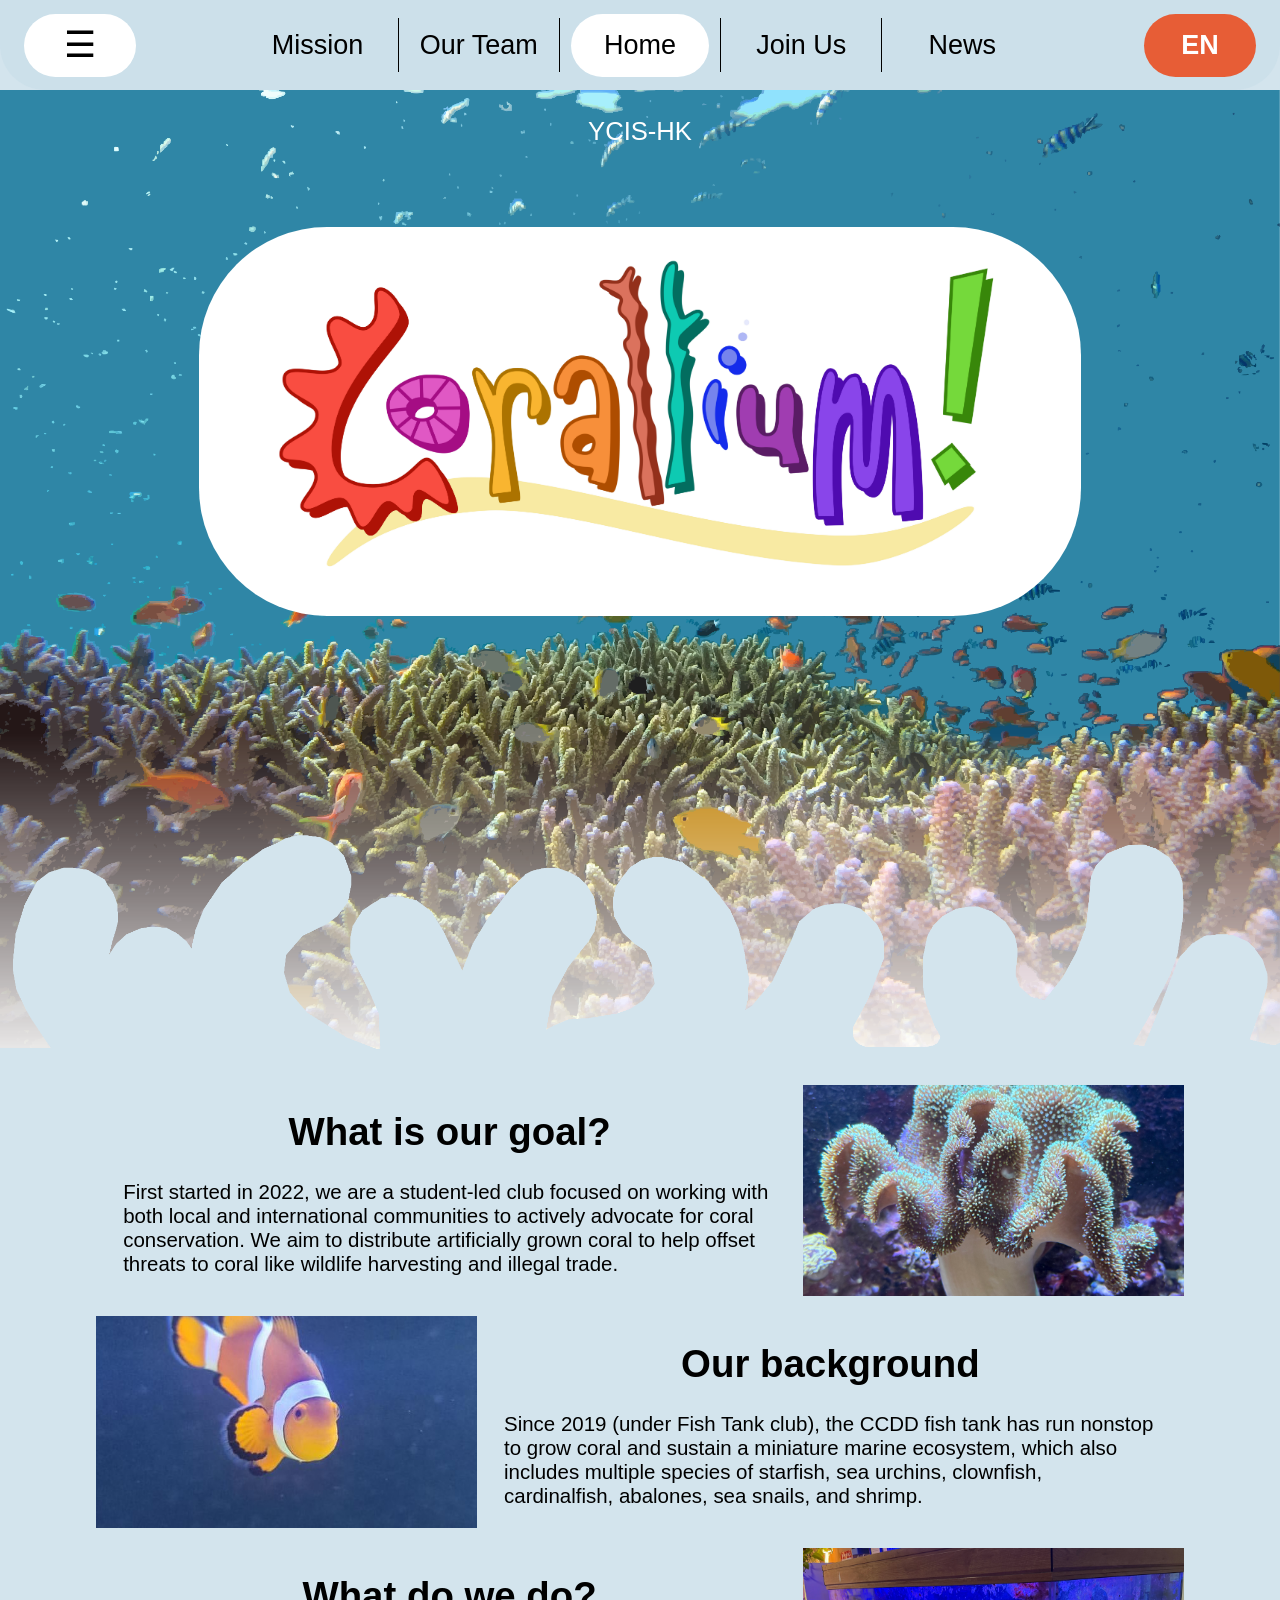
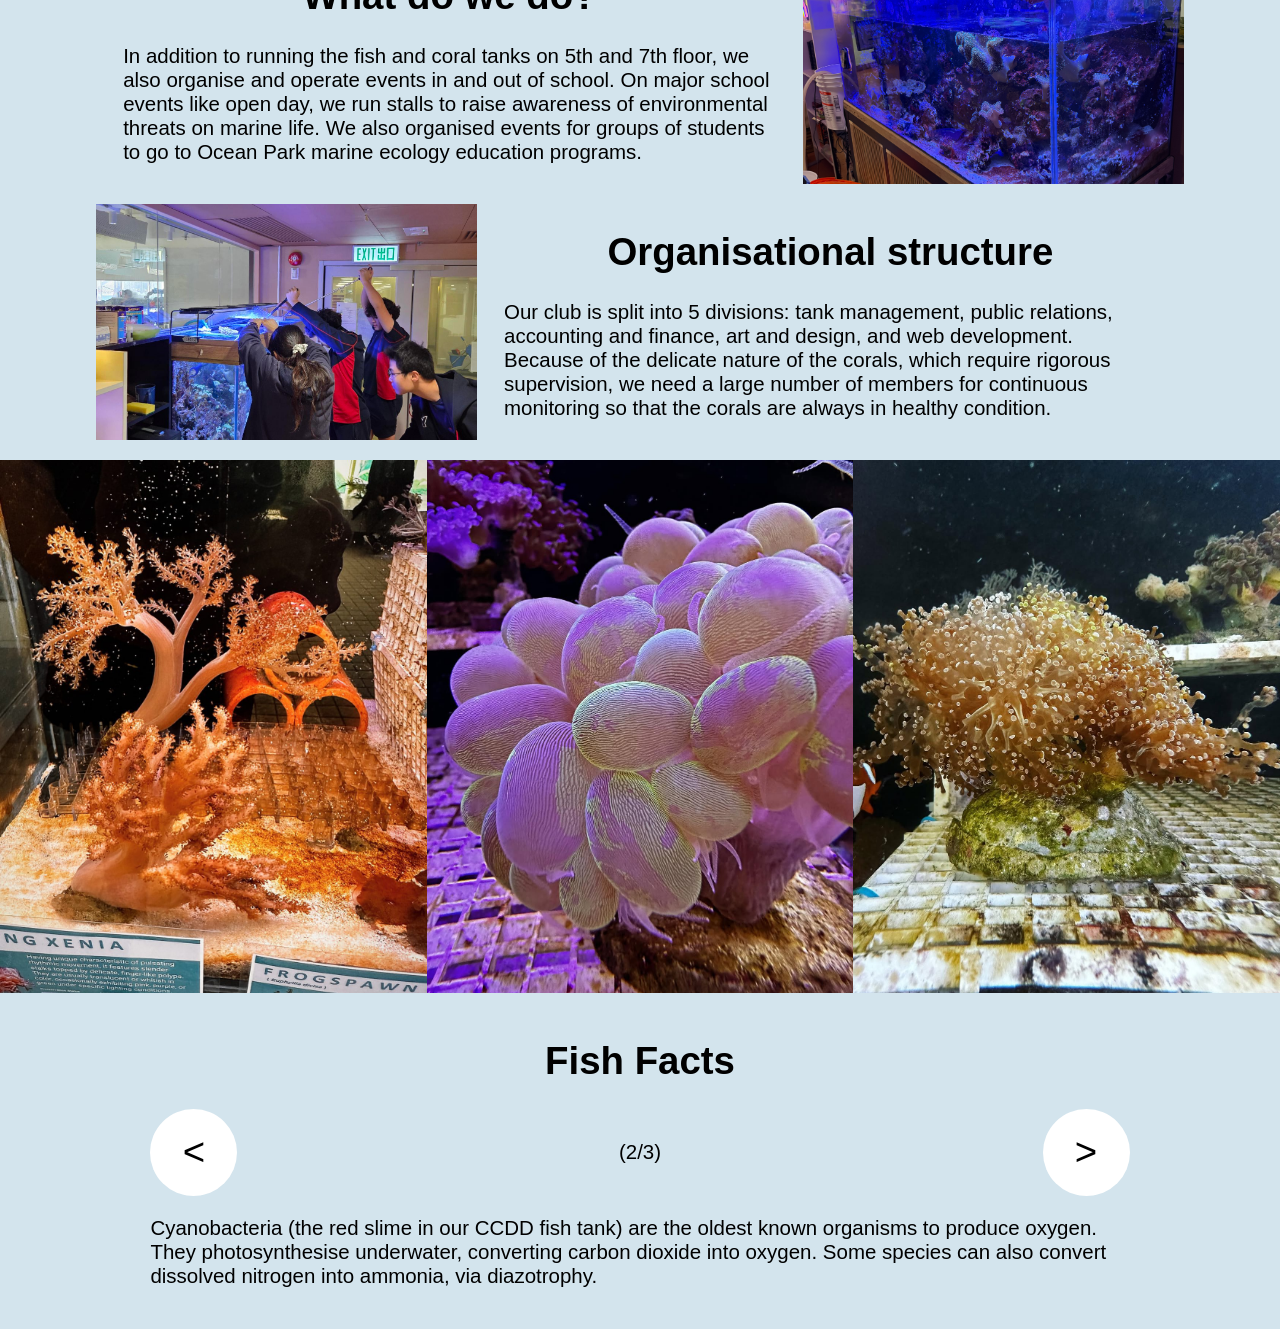
==== commit ca898d1f: "Add chinese translations, reformat fish facts gui" ====
--- a/docs/index.html
+++ b/docs/index.html
@@ -4,6 +4,7 @@
 <meta charset="UTF-8">
 <meta name="robots" content="noarchive">
 <meta name="color-scheme" content="light dark">
+<meta name="viewport" content="width=device-width, initial-scale=1.0">
 <link href="stylesheets/mainStyle.css" rel="stylesheet">
 <link href="stylesheets/homePageStyle.css" rel="stylesheet">
 <link href="stylesheets/missionsPageStyle.css" rel="stylesheet">
@@ -43,29 +44,37 @@
         <!-- <img src="homePage/homeBackground.jpg" id="home_coralTransition"> -->
         <div id="home_mainContentBackgroundFrame">
             <div class="default_margins home_mainContentFrameL">
-                <div>
+                <div class="home_mainContentTextFrame">
                     <h1 id="home_mainContent1Heading" class="title_text_1" style="text-align: center;"></h1>
                     <p class="default_text" id="home_mainContent1Text1"></p>
                 </div>
-                <img class="home_mainContentImage" src="media/homePage/awesome_coral.jpeg">
+                <div class="home_mainContentImageFrame">
+                    <img class="home_mainContentImage" src="media/homePage/awesome_coral.jpeg">
+                </div>
             </div>
             <div class="default_margins home_mainContentFrameR">
-                <img class="home_mainContentImage" src="media/homePage/Cropped_picture_clownfish.jpg">
-                <div>
+                <div class="home_mainContentImageFrame">
+                    <img class="home_mainContentImage" src="media/homePage/Cropped_picture_clownfish.jpg">
+                </div>
+                <div class="home_mainContentTextFrame">
                     <h1 id="home_mainContent1SecondHeading" class="title_text_1" style="text-align: center;"></h1>
                     <p class="default_text" id="home_mainContent1Text2"></p>
                 </div>
             </div>
             <div class="default_margins home_mainContentFrameL">
-                <div>
+                <div class="home_mainContentTextFrame">
                     <h1 id="home_mainContent2Heading" class="title_text_1" style="text-align: center;"></h1>
                     <p class="default_text" id="home_mainContent2Text1"></p>
                 </div>
-                <img class="home_mainContentImage" src="media/homePage/Fish_tank.jpeg">
+                <div class="home_mainContentImageFrame">
+                    <img class="home_mainContentImage" src="media/homePage/Fish_tank.jpeg">
+                </div>
             </div>
             <div class="default_margins home_mainContentFrameR">
-                <img class="home_mainContentImage" src="media/homePage/Group_tank.jpeg">
-                <div>
+                <div class="home_mainContentImageFrame">
+                    <img class="home_mainContentImage" src="media/homePage/Group_tank.jpeg">
+                </div>
+                <div class="home_mainContentTextFrame">
                     <h1 id="home_mainContent2SecondHeading" class="title_text_1" style="text-align: center;"></h1>
                     <p class="default_text" id="home_mainContent2Text2"></p>
                 </div>
@@ -80,9 +89,12 @@
                 <h1 id="home_fishFactsHeading" class="title_text_1"></h1>
                 <div id="home_fishFactsFrame">
                     <button id="home_fishFactsLeftButton" class="home_fishFactsScrollButton" onclick="homeclick_fishFactsScroll(-1)">&lt;</button>
-                    <p class="default_text" id="home_fishFactsText"></p>
+                    <div id="home_fishFactsCenterFrame">
+                        <p class="default_text" style="text-align: center;" id="home_fishFactsPageId"></p>
+                    </div>
                     <button id="home_fishFactsRightButton" class="home_fishFactsScrollButton" onclick="homeclick_fishFactsScroll(1)">&gt;</button>
                 </div>
+                <p class="default_text" id="home_fishFactsText"></p>
             </div>
         </div>
     </div>
@@ -92,11 +104,6 @@
             <h1 id="mission_mainContent1Heading" class="mission_mainHeadings title_text_1"></h1>
             <p id="mission_mainContent1Text"></p>
         </div>
-        <!-- <h1 id="mission_mainContent1Heading" class="mission_mainHeadings title_text_1"></h1>
-        <div id="mission_mainContent1" class="default_margins"> -->
-            <!-- <img id="mission_mainContent1Image" src="media/placeholdercontent/imgportrait.jpg"> -->
-            <!-- <p id="mission_mainContent1Text" class="default_margins"></p> -->
-        <!-- </div> -->
         <h1 id="mission_mainContent2Heading" class="mission_mainHeadings title_text_1"></h1>
         <div id="mission_mainContent2Box">
             <div id="mission_mainContent2ButtonsFrame">
@@ -107,70 +114,29 @@
             <p class="default_text" id="mission_mainContent2MainText"></p>
             <img id="mission_mainContent2Image">
         </div>
-<!-- 
-        <div id="mission_mainContent2" class="default_margins">
-            <div>
-                <h2 id="mission_subheading1" class="mission_subheadings title_text_2"></h1>
-                <p class="default_text" id="mission_mainContent2Text1"></p>
-            </div>
-            <img class="mission_mainContent2Image" src="media/missionPage/Kaden_refractometer.jpeg">
-            <div>
-                <h2 id="mission_subheading2" class="mission_subheadings title_text_2"></h1>
-                <p class="default_text" id="mission_mainContent2Text2"></p>
-            </div>
-            <img class="mission_mainContent2Image" src="media/missionPage/Coral_maintenance.jpeg">
-            <div>
-                <h2 id="mission_subheading3" class="mission_subheadings title_text_2"></h1>
-                <p class="default_text" id="mission_mainContent2Text3"></p>
-            </div>
-            <img class="mission_mainContent2Image" src="media/missionPage/Seagrass_temp.jpeg">
-        </div> -->
     </div>
 
     <div id="page_members" class="contentspage nothome">
         <img id="membersimg" src="media/membersPage/leadership team.jpg" alt="Corallium leadership team members">
-        <div id="members_leadership_container">
-            <div class="leadership-member">
-                <h1 id="members_lead1" class="title_text_1"></h1>
-                <p class="leader_name">LING Kai Chun Kaden</p>
-            </div>
-            <div class="leadership-divider"></div>
-            <div class="leadership-member">
-                <h2 id="members_lead2" class="title_text_2"></h2>
-                <p class="leader_name">REN Wei Bo Kerry</p>
-            </div>
-            <div class="leadership-divider"></div>
-            <div class="leadership-member">
-                <h2 id="members_lead3" class="title_text_2"></h2>
-                <p class="leader_name">CHUNG Shun Yi Chris</p>
-            </div>
-            <div class="leadership-divider"></div>
-            <div class="leadership-member">
-                <h2 id="members_lead4" class="title_text_2"></h2>
-                <p class="leader_name">WONG Tsz Ching Natalie</p>
-            </div>
-            <div class="leadership-divider"></div>
-            <div class="leadership-member">
-                <h2 id="members_lead5" class="title_text_2"></h2>
-                <p class="leader_name">LIU Ham Chi Annabelle</p>
-            </div>
-            <div class="leadership-divider"></div>
-            <div class="leadership-member">
-                <h2 id="members_lead6" class="title_text_2"></h2>
-                <p class="leader_name">TAM Eugene Simon</p>
-            </div>
-            <div class="leadership-divider"></div>
-            <div class="leadership-member">
-                <h2 id="members_lead7" class="title_text_2"></h2>
-                <p class="leader_name">CHIANG Pok Man</p>
-            </div>
-            <div class="leadership-divider"></div>
-            <div class="leadership-member">
-                <h2 id="members_lead8" class="title_text_2"></h2>
-                <p class="leader_name">DOU Xi Ao Leo</p>
-            </div>
+        <div style="font-size: large;">
+            <h1 id="members_lead1" class="title_text_1"></h1>
+            <p class="default_text">LING Kai Chun Kaden</p>
+            <h2 id="members_lead2" class="title_text_2"></h2>
+            <p class="default_text">REN Wei Bo Kerry</p>
+            <h2 id="members_lead3" class="title_text_2"></h2>
+            <p class="default_text">CHUNG Shun Yi Chris</p>
+            <h2 id="members_lead4" class="title_text_2"></h2>
+            <p class="default_text">WONG Tsz Ching Natalie</p>
+            <h2 id="members_lead5" class="title_text_2"></h2>
+            <p class="default_text">LIU Ham Chi Annabelle</p>
+            <h2 id="members_lead6" class="title_text_2"></h2>
+            <p class="default_text">TAM Eugene Simon</p>
+            <h2 id="members_lead7" class="title_text_2"></h2>
+            <p class="default_text">CHIANG Pok Man</p>
+            <h2 id="members_lead8" class="title_text_2"></h2>
+            <p class="default_text">DOU Xi Ao Leo</p>
+            <h2 id="members_membersHeading" class="title_text_1"></h2>
         </div>
-        <h2 id="members_membersHeading" class="title_text_1"></h2>
         <div id="departments_frame">LOADING...</div> <!--Inputted by membersdata.js-->
     </div>
     <div id="page_recruitment" class="contentspage nothome">
@@ -211,9 +177,9 @@
     </div>
     
     <div id="page_news" class="contentspage nothome">
-        <h1 class="title_text_1" id="news_title"></h1>
+        <h1 class="title_text_1" id="news_title" style="text-align: center;"></h1>
         <div id="news_contentFrame" class="default_margins"></div>
-        <p class="default_text" id="news_temporaryNewsText"></p>
+        <!-- <p class="default_text" id="news_temporaryNewsText"></p> -->
     </div>
 </div>
 <script src="scripts/membersData.js" defer></script>
@@ -223,4 +189,5 @@
 <script src="scripts/fishFacts.js" defer></script>
 <script src="scripts/recruitmentSubpages.js" defer></script>
 <script src="scripts/missionBox.js" defer></script>
-</body>
+<script src="scripts/newsBoxesGeneration.js" defer></script>
+</body>
--- a/docs/stylesheets/homePageStyle.css
+++ b/docs/stylesheets/homePageStyle.css
@@ -29,32 +29,63 @@
 } */
  
 .home_mainContentImage {
-    position: relative;
-    flex: 1;
-    float: right;
+    position: absolute;
+    inset: 0;
     width: 100%;
-    aspect-ratio: 1.33;
+    height: 100%;
     object-fit: cover;
+    display: block;
+    /* border-radius: 2vw; */
 }
 
-@media (max-width: 600px) { /*aspect ratio for phones*/
-  .home_mainContentImage {
-    aspect-ratio: 0.75;
-  }
+.home_mainContentImageFrame {
+    position: relative;
+    width: 35%;
+    flex: 1 1 auto;
+    overflow: hidden;
+}
+
+.home_mainContentTextFrame {
+    position: relative;
+    width: 60%;
+    margin: 0px 2.5% 0px 2.5%;
+    flex: 0 0 auto;
+}
+
+@media (max-width: 600px) {
+    .home_mainContentFrameL {
+        flex-direction: column;
+    }
+
+    .home_mainContentFrameR {
+        flex-direction: column;
+    }
+
+    .home_mainContentTextFrame {
+        width: 100%;
+        margin: 0px;
+        order: 0;
+    }
+
+    .home_mainContentImageFrame {
+        width: 100%;
+        aspect-ratio: 1.5;
+        order: 1;
+    }
 }
 
 .home_mainContentFrameL {
-    display: grid;
-    grid-template-columns: 60% 35%;
-    column-gap: 5%;
-    align-items: center;
+    display: flex;
+    /* grid-template-columns: 60% 35%;
+    column-gap: 5%; */
+    align-items: stretch;
 }
 
 .home_mainContentFrameR {
-    display: grid;
-    grid-template-columns: 35% 60%;
-    column-gap: 5%;
-    align-items: center;
+    display: flex;
+    /* grid-template-columns: 35% 60%;
+    column-gap: 5%; */
+    align-items: stretch;
 }
 
 #home_imagesRow {
@@ -73,38 +104,17 @@
     float: left;
 }
 
-/* #home_mainContent2TopImage {
-    position: relative;
-    width: 100%;
-    margin: 0vw 0vw 0vw 0vw;
-    aspect-ratio: 1.5;
-    object-fit: cover;
-}
-
-#home_mainContent2BottomImage {
-    position: relative;
-    width: 100%;
-    aspect-ratio: 1.5;
-    object-fit: cover;
-    margin: 2vw 0vw 0vw 0vw;
-} */
-
-/* #home_mainContent3Image {
-    position: relative;
-    float: top;
-    width: 100%;
-    height: 20vw;
-    vertical-align: auto;
-} */
-
 #home_fishFactsFrame {
     position: relative;
-    margin: auto;
     display: grid;
     justify-content: center;
     align-items: center;
     grid-template-columns: 8% 74% 8%;
-    width: 90%;
+    width: 100%;
+}
+
+#home_fishFactsBottomDotsFrame {
+    background-color: red;
 }
 
 #home_fishFactsHeading {
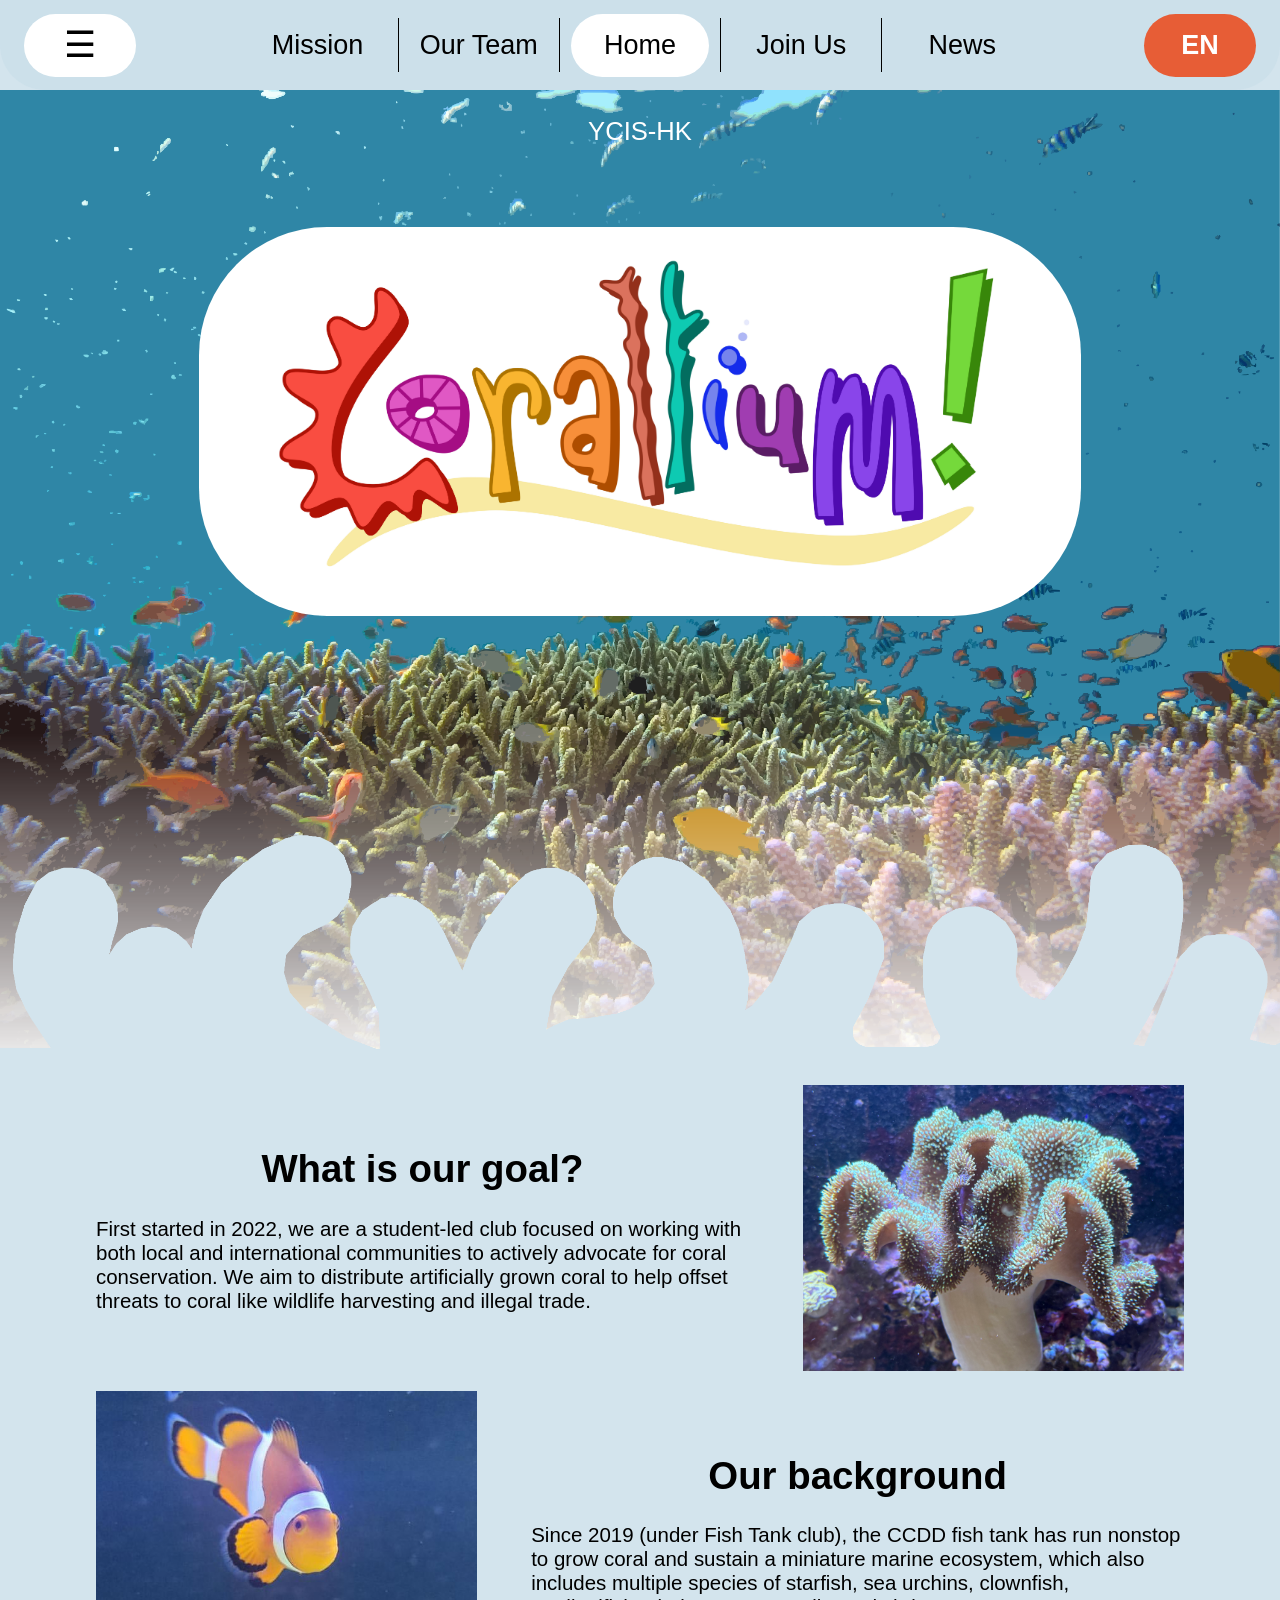
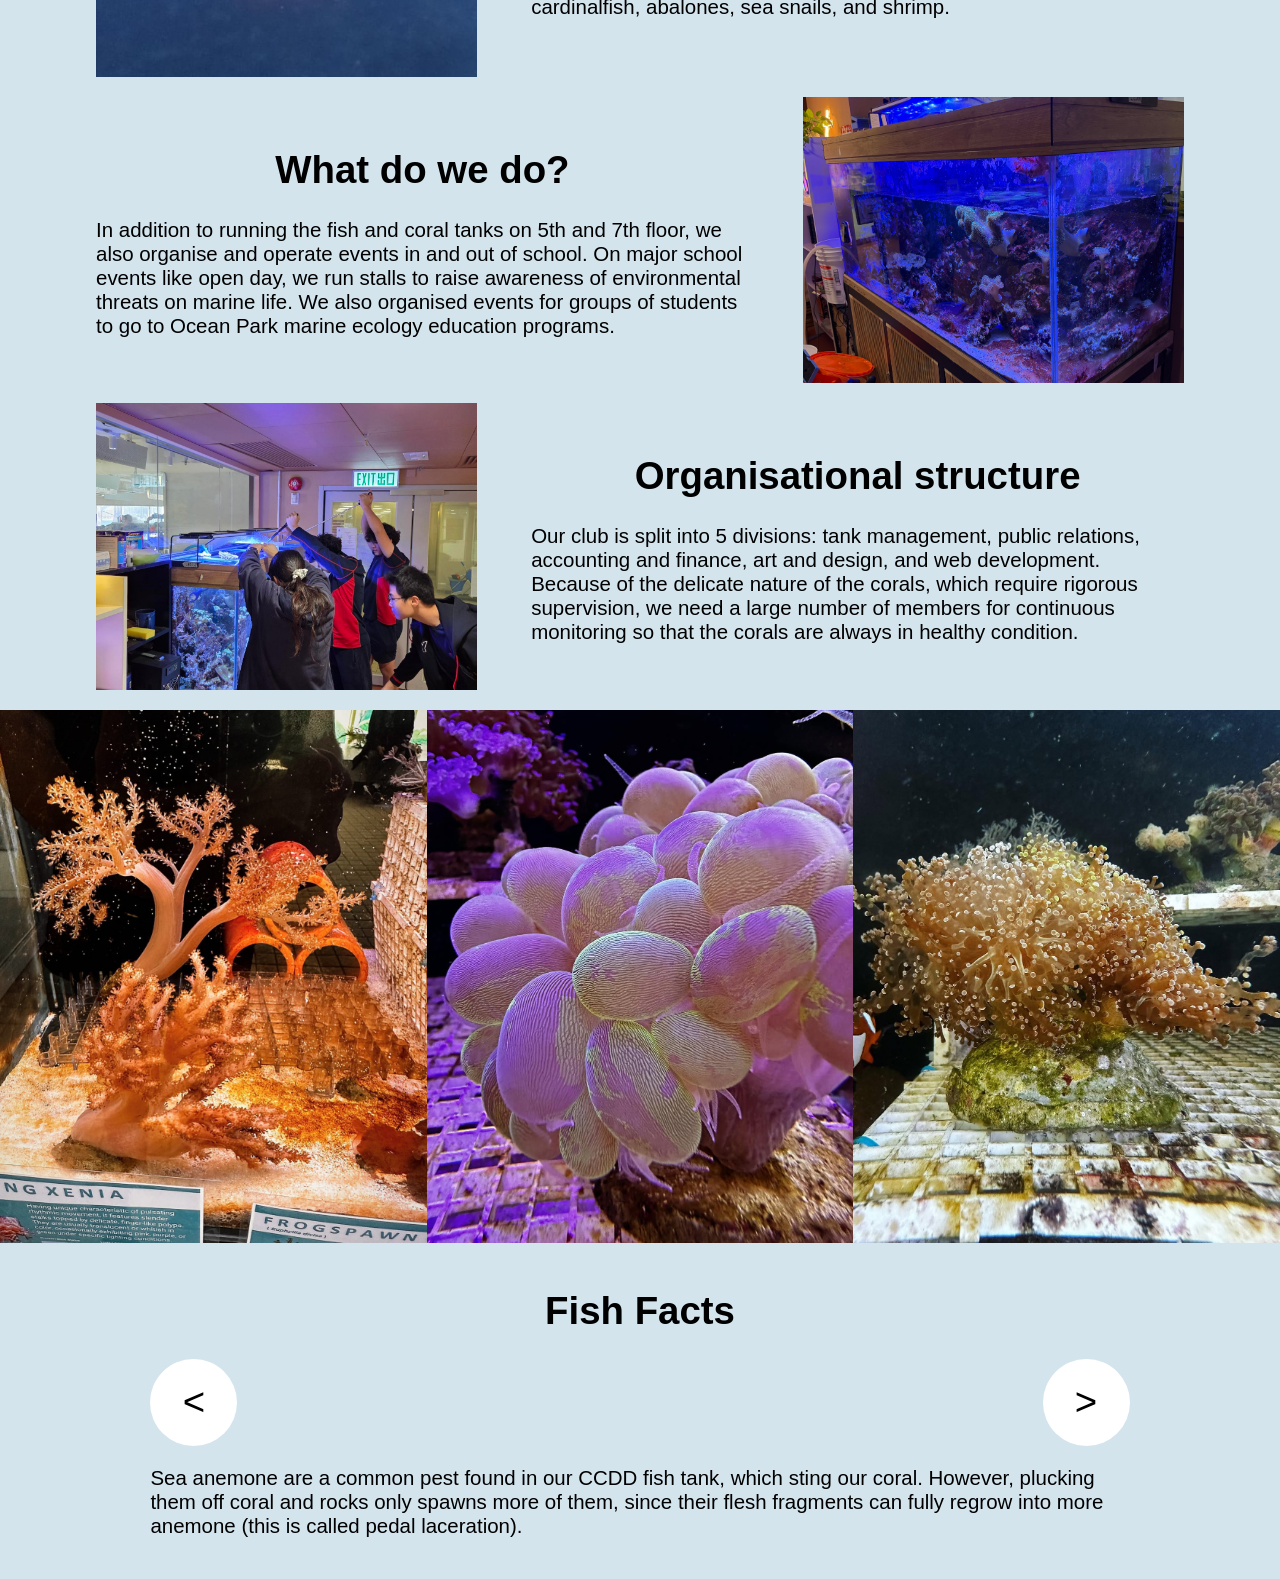
==== commit dbbce086: "Merge branch 'main' into content/chinese-translations" ====
--- a/docs/index.html
+++ b/docs/index.html
@@ -44,37 +44,29 @@
         <!-- <img src="homePage/homeBackground.jpg" id="home_coralTransition"> -->
         <div id="home_mainContentBackgroundFrame">
             <div class="default_margins home_mainContentFrameL">
-                <div class="home_mainContentTextFrame">
+                <div>
                     <h1 id="home_mainContent1Heading" class="title_text_1" style="text-align: center;"></h1>
                     <p class="default_text" id="home_mainContent1Text1"></p>
                 </div>
-                <div class="home_mainContentImageFrame">
-                    <img class="home_mainContentImage" src="media/homePage/awesome_coral.jpeg">
-                </div>
+                <img class="home_mainContentImage" src="media/homePage/awesome_coral.jpeg">
             </div>
             <div class="default_margins home_mainContentFrameR">
-                <div class="home_mainContentImageFrame">
-                    <img class="home_mainContentImage" src="media/homePage/Cropped_picture_clownfish.jpg">
-                </div>
-                <div class="home_mainContentTextFrame">
+                <img class="home_mainContentImage" src="media/homePage/Cropped_picture_clownfish.jpg">
+                <div>
                     <h1 id="home_mainContent1SecondHeading" class="title_text_1" style="text-align: center;"></h1>
                     <p class="default_text" id="home_mainContent1Text2"></p>
                 </div>
             </div>
             <div class="default_margins home_mainContentFrameL">
-                <div class="home_mainContentTextFrame">
+                <div>
                     <h1 id="home_mainContent2Heading" class="title_text_1" style="text-align: center;"></h1>
                     <p class="default_text" id="home_mainContent2Text1"></p>
                 </div>
-                <div class="home_mainContentImageFrame">
-                    <img class="home_mainContentImage" src="media/homePage/Fish_tank.jpeg">
-                </div>
+                <img class="home_mainContentImage" src="media/homePage/Fish_tank.jpeg">
             </div>
             <div class="default_margins home_mainContentFrameR">
-                <div class="home_mainContentImageFrame">
-                    <img class="home_mainContentImage" src="media/homePage/Group_tank.jpeg">
-                </div>
-                <div class="home_mainContentTextFrame">
+                <img class="home_mainContentImage" src="media/homePage/Group_tank.jpeg">
+                <div>
                     <h1 id="home_mainContent2SecondHeading" class="title_text_1" style="text-align: center;"></h1>
                     <p class="default_text" id="home_mainContent2Text2"></p>
                 </div>
@@ -104,6 +96,11 @@
             <h1 id="mission_mainContent1Heading" class="mission_mainHeadings title_text_1"></h1>
             <p id="mission_mainContent1Text"></p>
         </div>
+        <!-- <h1 id="mission_mainContent1Heading" class="mission_mainHeadings title_text_1"></h1>
+        <div id="mission_mainContent1" class="default_margins"> -->
+            <!-- <img id="mission_mainContent1Image" src="media/placeholdercontent/imgportrait.jpg"> -->
+            <!-- <p id="mission_mainContent1Text" class="default_margins"></p> -->
+        <!-- </div> -->
         <h1 id="mission_mainContent2Heading" class="mission_mainHeadings title_text_1"></h1>
         <div id="mission_mainContent2Box">
             <div id="mission_mainContent2ButtonsFrame">
@@ -114,29 +111,70 @@
             <p class="default_text" id="mission_mainContent2MainText"></p>
             <img id="mission_mainContent2Image">
         </div>
+<!-- 
+        <div id="mission_mainContent2" class="default_margins">
+            <div>
+                <h2 id="mission_subheading1" class="mission_subheadings title_text_2"></h1>
+                <p class="default_text" id="mission_mainContent2Text1"></p>
+            </div>
+            <img class="mission_mainContent2Image" src="media/missionPage/Kaden_refractometer.jpeg">
+            <div>
+                <h2 id="mission_subheading2" class="mission_subheadings title_text_2"></h1>
+                <p class="default_text" id="mission_mainContent2Text2"></p>
+            </div>
+            <img class="mission_mainContent2Image" src="media/missionPage/Coral_maintenance.jpeg">
+            <div>
+                <h2 id="mission_subheading3" class="mission_subheadings title_text_2"></h1>
+                <p class="default_text" id="mission_mainContent2Text3"></p>
+            </div>
+            <img class="mission_mainContent2Image" src="media/missionPage/Seagrass_temp.jpeg">
+        </div> -->
     </div>
 
     <div id="page_members" class="contentspage nothome">
         <img id="membersimg" src="media/membersPage/leadership team.jpg" alt="Corallium leadership team members">
-        <div style="font-size: large;">
-            <h1 id="members_lead1" class="title_text_1"></h1>
-            <p class="default_text">LING Kai Chun Kaden</p>
-            <h2 id="members_lead2" class="title_text_2"></h2>
-            <p class="default_text">REN Wei Bo Kerry</p>
-            <h2 id="members_lead3" class="title_text_2"></h2>
-            <p class="default_text">CHUNG Shun Yi Chris</p>
-            <h2 id="members_lead4" class="title_text_2"></h2>
-            <p class="default_text">WONG Tsz Ching Natalie</p>
-            <h2 id="members_lead5" class="title_text_2"></h2>
-            <p class="default_text">LIU Ham Chi Annabelle</p>
-            <h2 id="members_lead6" class="title_text_2"></h2>
-            <p class="default_text">TAM Eugene Simon</p>
-            <h2 id="members_lead7" class="title_text_2"></h2>
-            <p class="default_text">CHIANG Pok Man</p>
-            <h2 id="members_lead8" class="title_text_2"></h2>
-            <p class="default_text">DOU Xi Ao Leo</p>
-            <h2 id="members_membersHeading" class="title_text_1"></h2>
-        </div>
+        <div id="members_leadership_container">
+            <div class="leadership-member">
+                <h1 id="members_lead1" class="title_text_1"></h1>
+                <p class="leader_name">LING Kai Chun Kaden</p>
+            </div>
+            <div class="leadership-divider"></div>
+            <div class="leadership-member">
+                <h2 id="members_lead2" class="title_text_2"></h2>
+                <p class="leader_name">REN Wei Bo Kerry</p>
+            </div>
+            <div class="leadership-divider"></div>
+            <div class="leadership-member">
+                <h2 id="members_lead3" class="title_text_2"></h2>
+                <p class="leader_name">CHUNG Shun Yi Chris</p>
+            </div>
+            <div class="leadership-divider"></div>
+            <div class="leadership-member">
+                <h2 id="members_lead4" class="title_text_2"></h2>
+                <p class="leader_name">WONG Tsz Ching Natalie</p>
+            </div>
+            <div class="leadership-divider"></div>
+            <div class="leadership-member">
+                <h2 id="members_lead5" class="title_text_2"></h2>
+                <p class="leader_name">LIU Ham Chi Annabelle</p>
+            </div>
+            <div class="leadership-divider"></div>
+            <div class="leadership-member">
+                <h2 id="members_lead6" class="title_text_2"></h2>
+                <p class="leader_name">TAM Eugene Simon</p>
+            </div>
+            <div class="leadership-divider"></div>
+            <div class="leadership-member">
+                <h2 id="members_lead7" class="title_text_2"></h2>
+                <p class="leader_name">CHIANG Pok Man</p>
+            </div>
+            <div class="leadership-divider"></div>
+            <div class="leadership-member">
+                <h2 id="members_lead8" class="title_text_2"></h2>
+                <p class="leader_name">DOU Xi Ao Leo</p>
+            </div>
+        </div>
+        <h2 id="members_membersHeading" class="title_text_1"></h2>
         <div id="departments_frame">LOADING...</div> <!--Inputted by membersdata.js-->
     </div>
     <div id="page_recruitment" class="contentspage nothome">
@@ -177,9 +215,9 @@
     </div>
     
     <div id="page_news" class="contentspage nothome">
-        <h1 class="title_text_1" id="news_title" style="text-align: center;"></h1>
+        <h1 class="title_text_1" id="news_title"></h1>
         <div id="news_contentFrame" class="default_margins"></div>
-        <!-- <p class="default_text" id="news_temporaryNewsText"></p> -->
+        <p class="default_text" id="news_temporaryNewsText"></p>
     </div>
 </div>
 <script src="scripts/membersData.js" defer></script>
@@ -189,5 +227,4 @@
 <script src="scripts/fishFacts.js" defer></script>
 <script src="scripts/recruitmentSubpages.js" defer></script>
 <script src="scripts/missionBox.js" defer></script>
-<script src="scripts/newsBoxesGeneration.js" defer></script>
-</body>+</body>
--- a/docs/stylesheets/homePageStyle.css
+++ b/docs/stylesheets/homePageStyle.css
@@ -29,63 +29,32 @@
 } */
  
 .home_mainContentImage {
-    position: absolute;
-    inset: 0;
+    position: relative;
+    flex: 1;
+    float: right;
     width: 100%;
-    height: 100%;
+    aspect-ratio: 1.33;
     object-fit: cover;
-    display: block;
-    /* border-radius: 2vw; */
 }
 
-.home_mainContentImageFrame {
-    position: relative;
-    width: 35%;
-    flex: 1 1 auto;
-    overflow: hidden;
-}
-
-.home_mainContentTextFrame {
-    position: relative;
-    width: 60%;
-    margin: 0px 2.5% 0px 2.5%;
-    flex: 0 0 auto;
-}
-
-@media (max-width: 600px) {
-    .home_mainContentFrameL {
-        flex-direction: column;
-    }
-
-    .home_mainContentFrameR {
-        flex-direction: column;
-    }
-
-    .home_mainContentTextFrame {
-        width: 100%;
-        margin: 0px;
-        order: 0;
-    }
-
-    .home_mainContentImageFrame {
-        width: 100%;
-        aspect-ratio: 1.5;
-        order: 1;
-    }
+@media (max-width: 600px) { /*aspect ratio for phones*/
+  .home_mainContentImage {
+    aspect-ratio: 0.75;
+  }
 }
 
 .home_mainContentFrameL {
-    display: flex;
-    /* grid-template-columns: 60% 35%;
-    column-gap: 5%; */
-    align-items: stretch;
+    display: grid;
+    grid-template-columns: 60% 35%;
+    column-gap: 5%;
+    align-items: center;
 }
 
 .home_mainContentFrameR {
-    display: flex;
-    /* grid-template-columns: 35% 60%;
-    column-gap: 5%; */
-    align-items: stretch;
+    display: grid;
+    grid-template-columns: 35% 60%;
+    column-gap: 5%;
+    align-items: center;
 }
 
 #home_imagesRow {
@@ -103,6 +72,30 @@
     object-fit: cover;
     float: left;
 }
+
+/* #home_mainContent2TopImage {
+    position: relative;
+    width: 100%;
+    margin: 0vw 0vw 0vw 0vw;
+    aspect-ratio: 1.5;
+    object-fit: cover;
+}
+
+#home_mainContent2BottomImage {
+    position: relative;
+    width: 100%;
+    aspect-ratio: 1.5;
+    object-fit: cover;
+    margin: 2vw 0vw 0vw 0vw;
+} */
+
+/* #home_mainContent3Image {
+    position: relative;
+    float: top;
+    width: 100%;
+    height: 20vw;
+    vertical-align: auto;
+} */
 
 #home_fishFactsFrame {
     position: relative;
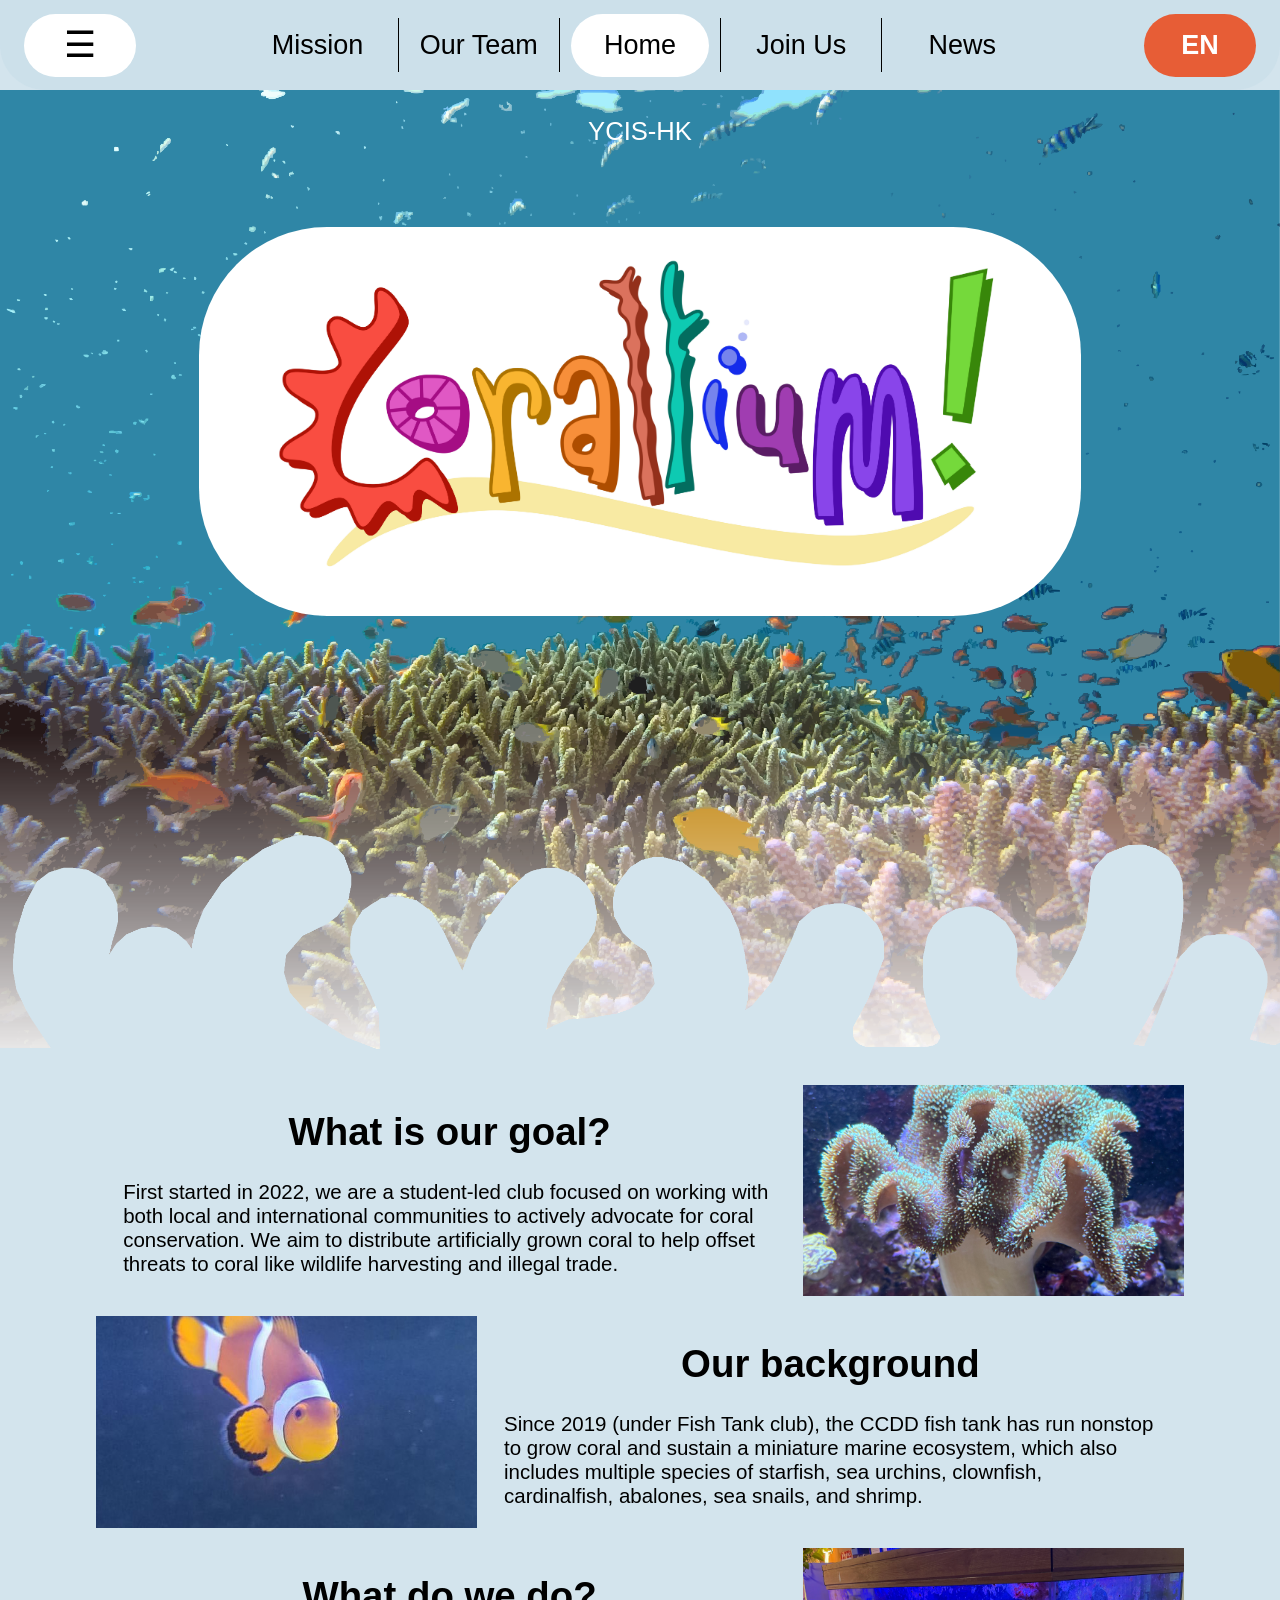
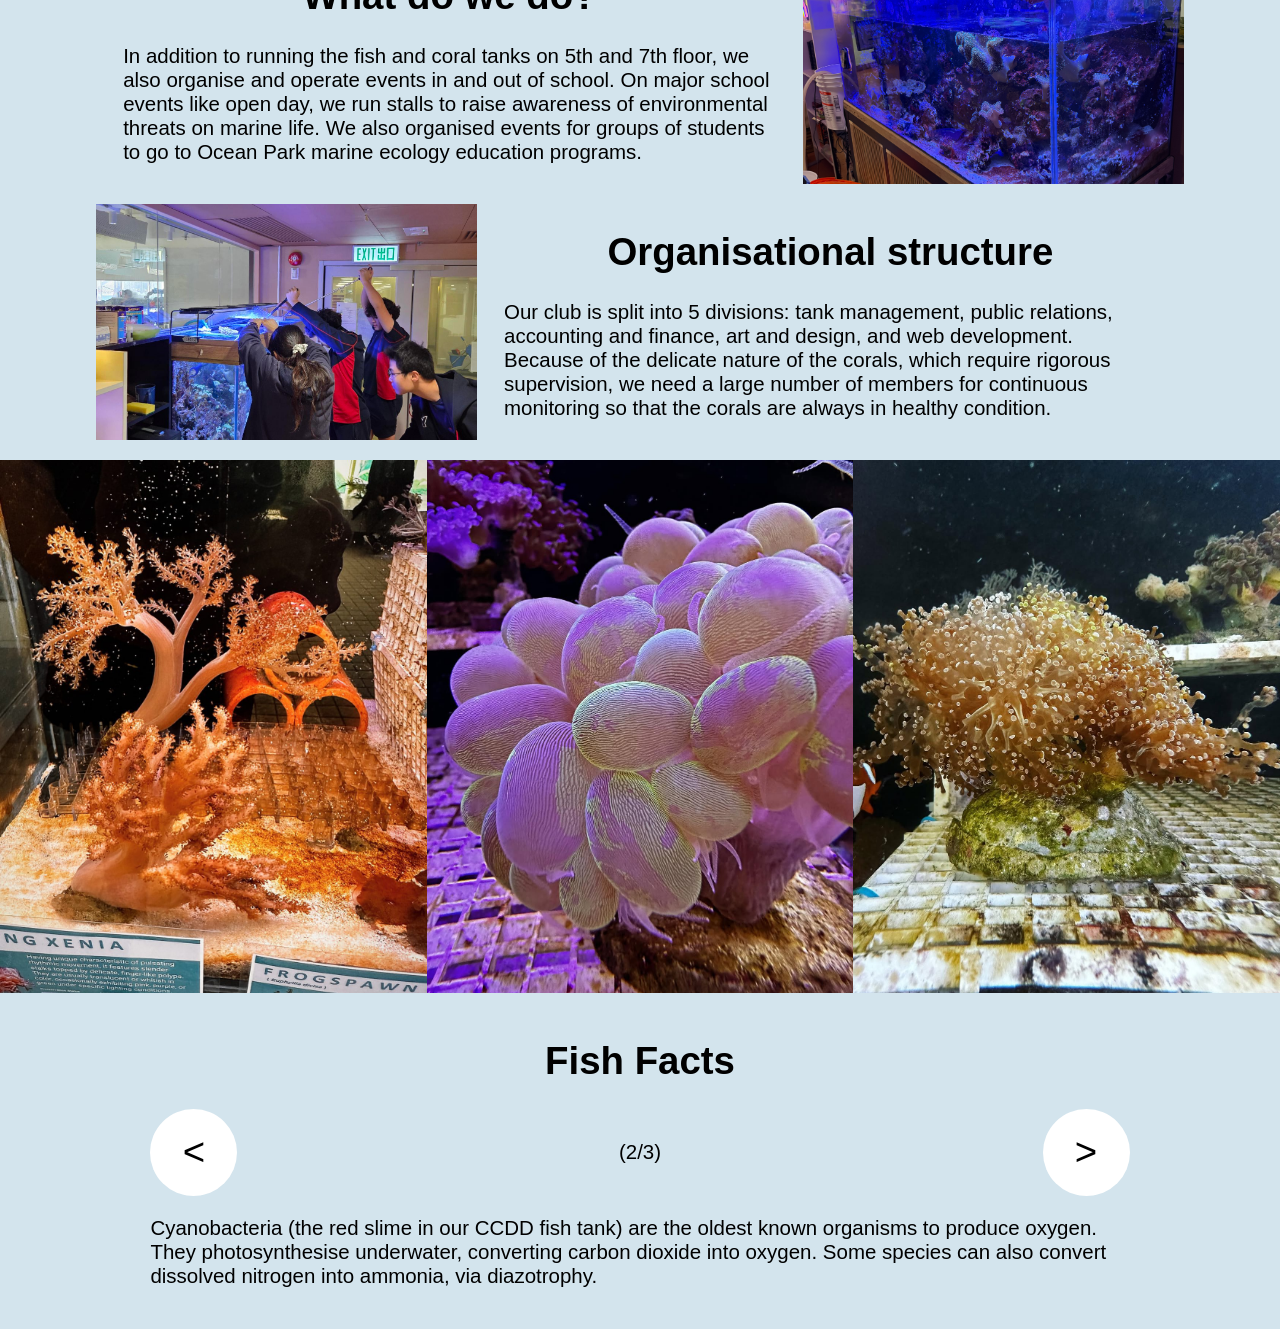
==== commit e8ba9587: "Fix broken merging from before" ====
--- a/docs/index.html
+++ b/docs/index.html
@@ -44,29 +44,37 @@
         <!-- <img src="homePage/homeBackground.jpg" id="home_coralTransition"> -->
         <div id="home_mainContentBackgroundFrame">
             <div class="default_margins home_mainContentFrameL">
-                <div>
+                <div class="home_mainContentTextFrame">
                     <h1 id="home_mainContent1Heading" class="title_text_1" style="text-align: center;"></h1>
                     <p class="default_text" id="home_mainContent1Text1"></p>
                 </div>
-                <img class="home_mainContentImage" src="media/homePage/awesome_coral.jpeg">
+                <div class="home_mainContentImageFrame">
+                    <img class="home_mainContentImage" src="media/homePage/awesome_coral.jpeg">
+                </div>
             </div>
             <div class="default_margins home_mainContentFrameR">
-                <img class="home_mainContentImage" src="media/homePage/Cropped_picture_clownfish.jpg">
-                <div>
+                <div class="home_mainContentImageFrame">
+                    <img class="home_mainContentImage" src="media/homePage/Cropped_picture_clownfish.jpg">
+                </div>
+                <div class="home_mainContentTextFrame">
                     <h1 id="home_mainContent1SecondHeading" class="title_text_1" style="text-align: center;"></h1>
                     <p class="default_text" id="home_mainContent1Text2"></p>
                 </div>
             </div>
             <div class="default_margins home_mainContentFrameL">
-                <div>
+                <div class="home_mainContentTextFrame">
                     <h1 id="home_mainContent2Heading" class="title_text_1" style="text-align: center;"></h1>
                     <p class="default_text" id="home_mainContent2Text1"></p>
                 </div>
-                <img class="home_mainContentImage" src="media/homePage/Fish_tank.jpeg">
+                <div class="home_mainContentImageFrame">
+                    <img class="home_mainContentImage" src="media/homePage/Fish_tank.jpeg">
+                </div>
             </div>
             <div class="default_margins home_mainContentFrameR">
-                <img class="home_mainContentImage" src="media/homePage/Group_tank.jpeg">
-                <div>
+                <div class="home_mainContentImageFrame">
+                    <img class="home_mainContentImage" src="media/homePage/Group_tank.jpeg">
+                </div>
+                <div class="home_mainContentTextFrame">
                     <h1 id="home_mainContent2SecondHeading" class="title_text_1" style="text-align: center;"></h1>
                     <p class="default_text" id="home_mainContent2Text2"></p>
                 </div>
@@ -81,9 +89,7 @@
                 <h1 id="home_fishFactsHeading" class="title_text_1"></h1>
                 <div id="home_fishFactsFrame">
                     <button id="home_fishFactsLeftButton" class="home_fishFactsScrollButton" onclick="homeclick_fishFactsScroll(-1)">&lt;</button>
-                    <div id="home_fishFactsCenterFrame">
-                        <p class="default_text" style="text-align: center;" id="home_fishFactsPageId"></p>
-                    </div>
+                    <p class="default_text" style="text-align: center;" id="home_fishFactsPageId"></p>
                     <button id="home_fishFactsRightButton" class="home_fishFactsScrollButton" onclick="homeclick_fishFactsScroll(1)">&gt;</button>
                 </div>
                 <p class="default_text" id="home_fishFactsText"></p>
@@ -96,11 +102,6 @@
             <h1 id="mission_mainContent1Heading" class="mission_mainHeadings title_text_1"></h1>
             <p id="mission_mainContent1Text"></p>
         </div>
-        <!-- <h1 id="mission_mainContent1Heading" class="mission_mainHeadings title_text_1"></h1>
-        <div id="mission_mainContent1" class="default_margins"> -->
-            <!-- <img id="mission_mainContent1Image" src="media/placeholdercontent/imgportrait.jpg"> -->
-            <!-- <p id="mission_mainContent1Text" class="default_margins"></p> -->
-        <!-- </div> -->
         <h1 id="mission_mainContent2Heading" class="mission_mainHeadings title_text_1"></h1>
         <div id="mission_mainContent2Box">
             <div id="mission_mainContent2ButtonsFrame">
@@ -111,24 +112,6 @@
             <p class="default_text" id="mission_mainContent2MainText"></p>
             <img id="mission_mainContent2Image">
         </div>
-<!-- 
-        <div id="mission_mainContent2" class="default_margins">
-            <div>
-                <h2 id="mission_subheading1" class="mission_subheadings title_text_2"></h1>
-                <p class="default_text" id="mission_mainContent2Text1"></p>
-            </div>
-            <img class="mission_mainContent2Image" src="media/missionPage/Kaden_refractometer.jpeg">
-            <div>
-                <h2 id="mission_subheading2" class="mission_subheadings title_text_2"></h1>
-                <p class="default_text" id="mission_mainContent2Text2"></p>
-            </div>
-            <img class="mission_mainContent2Image" src="media/missionPage/Coral_maintenance.jpeg">
-            <div>
-                <h2 id="mission_subheading3" class="mission_subheadings title_text_2"></h1>
-                <p class="default_text" id="mission_mainContent2Text3"></p>
-            </div>
-            <img class="mission_mainContent2Image" src="media/missionPage/Seagrass_temp.jpeg">
-        </div> -->
     </div>
 
     <div id="page_members" class="contentspage nothome">
@@ -138,37 +121,37 @@
                 <h1 id="members_lead1" class="title_text_1"></h1>
                 <p class="leader_name">LING Kai Chun Kaden</p>
             </div>
-            <div class="leadership-divider"></div>
+            <!-- <div class="leadership-divider"></div> -->
             <div class="leadership-member">
                 <h2 id="members_lead2" class="title_text_2"></h2>
                 <p class="leader_name">REN Wei Bo Kerry</p>
             </div>
-            <div class="leadership-divider"></div>
+            <!-- <div class="leadership-divider"></div> -->
             <div class="leadership-member">
                 <h2 id="members_lead3" class="title_text_2"></h2>
                 <p class="leader_name">CHUNG Shun Yi Chris</p>
             </div>
-            <div class="leadership-divider"></div>
+            <!-- <div class="leadership-divider"></div> -->
             <div class="leadership-member">
                 <h2 id="members_lead4" class="title_text_2"></h2>
                 <p class="leader_name">WONG Tsz Ching Natalie</p>
             </div>
-            <div class="leadership-divider"></div>
+            <!-- <div class="leadership-divider"></div> -->
             <div class="leadership-member">
                 <h2 id="members_lead5" class="title_text_2"></h2>
                 <p class="leader_name">LIU Ham Chi Annabelle</p>
             </div>
-            <div class="leadership-divider"></div>
+            <!-- <div class="leadership-divider"></div> -->
             <div class="leadership-member">
                 <h2 id="members_lead6" class="title_text_2"></h2>
                 <p class="leader_name">TAM Eugene Simon</p>
             </div>
-            <div class="leadership-divider"></div>
+            <!-- <div class="leadership-divider"></div> -->
             <div class="leadership-member">
                 <h2 id="members_lead7" class="title_text_2"></h2>
                 <p class="leader_name">CHIANG Pok Man</p>
             </div>
-            <div class="leadership-divider"></div>
+            <!-- <div class="leadership-divider"></div> -->
             <div class="leadership-member">
                 <h2 id="members_lead8" class="title_text_2"></h2>
                 <p class="leader_name">DOU Xi Ao Leo</p>
@@ -215,9 +198,9 @@
     </div>
     
     <div id="page_news" class="contentspage nothome">
-        <h1 class="title_text_1" id="news_title"></h1>
+        <h1 class="title_text_1" id="news_title" style="text-align: center;"></h1>
         <div id="news_contentFrame" class="default_margins"></div>
-        <p class="default_text" id="news_temporaryNewsText"></p>
+        <!-- <p class="default_text" id="news_temporaryNewsText"></p> -->
     </div>
 </div>
 <script src="scripts/membersData.js" defer></script>
@@ -227,4 +210,5 @@
 <script src="scripts/fishFacts.js" defer></script>
 <script src="scripts/recruitmentSubpages.js" defer></script>
 <script src="scripts/missionBox.js" defer></script>
-</body>
+<script src="scripts/newsBoxesGeneration.js" defer></script>
+</body>
--- a/docs/stylesheets/mainStyle.css
+++ b/docs/stylesheets/mainStyle.css
@@ -200,28 +200,28 @@
 
 .default_text {
     color: var(--colors-text);
-    font-size: max(1.6vw, 14px); /*max(2vw, 14px)*/
+    font-size: max(1.6vw, 1rem); /*max(2vw, 14px)*/
     font-family: Verdana, Geneva, Tahoma, sans-serif;
     font-weight: normal;
 }
 
 .big_text {
     color: var(--colors-text);
-    font-size: max(2.4vw, 14px); /*max(2vw, 14px)*/
+    font-size: max(2.4vw, 1rem); /*max(2vw, 14px)*/
     font-family: Verdana, Geneva, Tahoma, sans-serif;
     font-weight: normal;
 }
 
 .title_text_1 {
     color: var(--colors-text);
-    font-size: max(3vw, 21px);
+    font-size: max(3vw, 1.5rem);
     font-family: Verdana, Geneva, Tahoma, sans-serif;
     font-weight: bolder;
 }
 
 .title_text_2 {
     color: var(--colors-text);
-    font-size: max(2.2vw, 16px);
+    font-size: max(2.2vw, 1.2rem);
     font-family: Verdana, Geneva, Tahoma, sans-serif;
     font-weight: bold;
 }
--- a/docs/stylesheets/homePageStyle.css
+++ b/docs/stylesheets/homePageStyle.css
@@ -29,32 +29,63 @@
 } */
  
 .home_mainContentImage {
-    position: relative;
-    flex: 1;
-    float: right;
+    position: absolute;
+    inset: 0;
     width: 100%;
-    aspect-ratio: 1.33;
+    height: 100%;
     object-fit: cover;
+    display: block;
+    /* border-radius: 2vw; */
 }
 
-@media (max-width: 600px) { /*aspect ratio for phones*/
-  .home_mainContentImage {
-    aspect-ratio: 0.75;
-  }
+.home_mainContentImageFrame {
+    position: relative;
+    width: 35%;
+    flex: 1 1 auto;
+    overflow: hidden;
+}
+
+.home_mainContentTextFrame {
+    position: relative;
+    width: 60%;
+    margin: 0px 2.5% 0px 2.5%;
+    flex: 0 0 auto;
+}
+
+@media (max-width: 600px) {
+    .home_mainContentFrameL {
+        flex-direction: column;
+    }
+
+    .home_mainContentFrameR {
+        flex-direction: column;
+    }
+
+    .home_mainContentTextFrame {
+        width: 100%;
+        margin: 0px;
+        order: 0;
+    }
+
+    .home_mainContentImageFrame {
+        width: 100%;
+        aspect-ratio: 1.5;
+        order: 1;
+    }
 }
 
 .home_mainContentFrameL {
-    display: grid;
-    grid-template-columns: 60% 35%;
-    column-gap: 5%;
-    align-items: center;
+    display: flex;
+    /* grid-template-columns: 60% 35%;
+    column-gap: 5%; */
+    align-items: stretch;
 }
 
 .home_mainContentFrameR {
-    display: grid;
-    grid-template-columns: 35% 60%;
-    column-gap: 5%;
-    align-items: center;
+    display: flex;
+    /* grid-template-columns: 35% 60%;
+    column-gap: 5%; */
+    align-items: stretch;
 }
 
 #home_imagesRow {
@@ -73,30 +104,6 @@
     float: left;
 }
 
-/* #home_mainContent2TopImage {
-    position: relative;
-    width: 100%;
-    margin: 0vw 0vw 0vw 0vw;
-    aspect-ratio: 1.5;
-    object-fit: cover;
-}
-
-#home_mainContent2BottomImage {
-    position: relative;
-    width: 100%;
-    aspect-ratio: 1.5;
-    object-fit: cover;
-    margin: 2vw 0vw 0vw 0vw;
-} */
-
-/* #home_mainContent3Image {
-    position: relative;
-    float: top;
-    width: 100%;
-    height: 20vw;
-    vertical-align: auto;
-} */
-
 #home_fishFactsFrame {
     position: relative;
     display: grid;
@@ -104,10 +111,6 @@
     align-items: center;
     grid-template-columns: 8% 74% 8%;
     width: 100%;
-}
-
-#home_fishFactsBottomDotsFrame {
-    background-color: red;
 }
 
 #home_fishFactsHeading {
--- a/docs/stylesheets/missionsPageStyle.css
+++ b/docs/stylesheets/missionsPageStyle.css
@@ -11,7 +11,7 @@
 
 #mission_mainContent1Text {
     text-align: center;
-    font-size: max(2vw, 16px); /*max(2vw, 14px)*/
+    font-size: max(2vw, 1.25rem); /*max(2vw, 14px)*/
     font-family: Verdana, Geneva, Tahoma, sans-serif;
     font-weight: normal;
 }
@@ -51,7 +51,7 @@
     background-color: var(--colors-mission-box-buttons);
     text-align: center;
     border-width: 0px;
-    font-size: min(3vh, 2.5vw);
+    font-size: 3vw;
     font-family: Verdana, Geneva, Tahoma, sans-serif;
     white-space: nowrap;
     overflow: hidden;
@@ -66,7 +66,7 @@
     background-color: var(--colors-mission-box-buttons);
     text-align: center;
     border-width: 0px;
-    font-size: min(3vh, 2.5vw);
+    font-size: 3vw;
     font-family: Verdana, Geneva, Tahoma, sans-serif;
     white-space: nowrap;
     overflow: hidden;
--- a/docs/stylesheets/membersPageStyle.css
+++ b/docs/stylesheets/membersPageStyle.css
@@ -7,23 +7,23 @@
     width: 100%;
     display: block;
     margin: 0 auto;
-    transition: opacity 0.3s ease;
-    box-shadow: 0 10px 30px rgba(0,0,0,0.15);
+    /* transition: opacity 0.3s ease; */
+    /* box-shadow: 0 10px 30px rgba(0,0,0,0.15); */
 }
 
 #members_leadership_container {
     margin: 40px auto;
-    width: fit-content;
+    width: 80vw;
     display: grid;
     grid-template-columns: repeat(auto-fit, minmax(250px, 1fr));
     gap: 20px;
-    justify-items: center;
-    max-width: 1000px;
+    /* justify-items: center; */
+    /* max-width: 100vw; */
 }
 
 .leadership-member {
     padding: 15px 20px;
-    transition: all 0.3s ease;
+    /* transition: all 0.3s ease; */
     cursor: default;
     border-radius: 8px;
     width: 100%;
@@ -32,10 +32,10 @@
     align-items: center;
 }
 
-.leadership-member:hover {
+/* .leadership-member:hover {
     background-color: rgba(0,0,0,0.03);
     transform: scale(1.05);
-}
+} */
 
 .leader_name {
     color: var(--colors-text);
@@ -43,12 +43,12 @@
     font-family: Verdana, Geneva, Tahoma, sans-serif;
     font-weight: bold;
     margin: 5px 0 0 0;
-    transition: color 0.3s ease;
+    /* transition: color 0.3s ease; */
 }
 
-.leadership-member:hover .leader_name {
+/* .leadership-member:hover .leader_name {
     opacity: 0.8;
-}
+} */
 
 .leadership-divider {
     display: none;
@@ -86,27 +86,27 @@
     display: flex;
     flex-direction: column;
     align-items: center;
-    transition: all 0.3s cubic-bezier(0.25, 0.8, 0.25, 1);
+    /* transition: all 0.3s cubic-bezier(0.25, 0.8, 0.25, 1); */
     border: 1px solid rgba(255,255,255,0.1);
     overflow: hidden;
 }
 
-.department-card:hover {
+/* .department-card:hover {
     transform: translateY(-10px);
     box-shadow: 0 15px 30px rgba(0,0,0,0.15);
-}
+} */
 
 .department-image {
     width: 100%;
     height: 180px;
     object-fit: cover;
     margin-bottom: 20px;
-    transition: transform 0.3s ease;
+    /* transition: transform 0.3s ease; */
 }
 
-.department-card:hover .department-image {
+/* .department-card:hover .department-image {
     transform: scale(1.05);
-}
+} */
 
 .members-grid {
     display: grid;
@@ -124,10 +124,10 @@
     font-weight: bold;
     margin-bottom: 15px;
     position: relative;
-    padding-bottom: 12px;
+    padding: 0px 12px 12px 12px;
 }
 
-.departmentTitles::after {
+/* .departmentTitles::after {
     content: "";
     position: absolute;
     bottom: 0;
@@ -138,18 +138,18 @@
     background-color: var(--colors-memberlist-box);
     border-radius: 2px;
     opacity: 0.8;
-}
+} */
 
 .departmentText {
     font-size: 16px;
     font-family: Verdana, Geneva, Tahoma, sans-serif;
     font-weight: normal;
     margin: 0;
-    transition: all 0.2s ease;
+    /* transition: all 0.2s ease; */
     padding: 4px 0;
 }
 
-.department-card:hover .departmentText {
+/* .department-card:hover .departmentText {
     opacity: 0.8;
     transform: scale(1.02);
-}+} */
--- a/docs/stylesheets/recruitmentPageStyle.css
+++ b/docs/stylesheets/recruitmentPageStyle.css
@@ -51,14 +51,14 @@
 
 #recruitment_signupFormLink {
     text-align: center;
-    font-size: max(3vw, 21px);
+    font-size: max(3vw, 1.5rem);
     font-family: Verdana, Geneva, Tahoma, sans-serif;
     font-weight: bold;
 }
 
 .recruitment_signupEmailLink {
     text-align: center;
-    font-size: max(2.2vw, 16px);
+    font-size: max(2.2vw, 1.2rem);
     font-family: Verdana, Geneva, Tahoma, sans-serif;
     font-weight: bold;
     line-height: 2;
--- a/docs/stylesheets/newsPageStyle.css
+++ b/docs/stylesheets/newsPageStyle.css
@@ -15,21 +15,21 @@
 
 .news_entryBox {
     position: relative;
-    margin: 10px auto;
+    margin: 10px 0 35px 0;
+    width: 85vw;
+    padding: 5px 0px 10px 0px;
     background-color: var(--colors-news-main);
-    width: 90%;
+    /* width: 90%; */
     border: 20px;
 }
 
 .news_entryDate {
-    position: relative;
-    top: 0px;
-    width: 100%;
-    background-color: var(--colors-news-heading);
+    position: absolute;
+    /* background-color: var(--colors-news-heading); */
 }
 
 .news_dateText {
-    text-indent: 10px;
+    margin: 15px;
 }
 
 .news_titleText {
@@ -37,5 +37,5 @@
 }
 
 .news_mainText {
-    padding: 15px;
+    margin: 15px 10px 0px 10px;
 }
--- a/docs/stylesheets/colors.css
+++ b/docs/stylesheets/colors.css
@@ -12,7 +12,6 @@
     --colors-memberlist-background: light-dark(#ffffff, #121212);
     --colors-memberlist-box: light-dark(#b7cdd7, #323232);
     --colors-news-main: light-dark(#f0f8ff, #323232);
-    --colors-news-heading: light-dark(#c6ca80, #494949);
     --colors-recruitment-subpage-background: light-dark(#ffffff, #2a2e37);
     --colors-recruitment-subpage-buttons-frame: light-dark(#c3c3c3, #383838);
 }
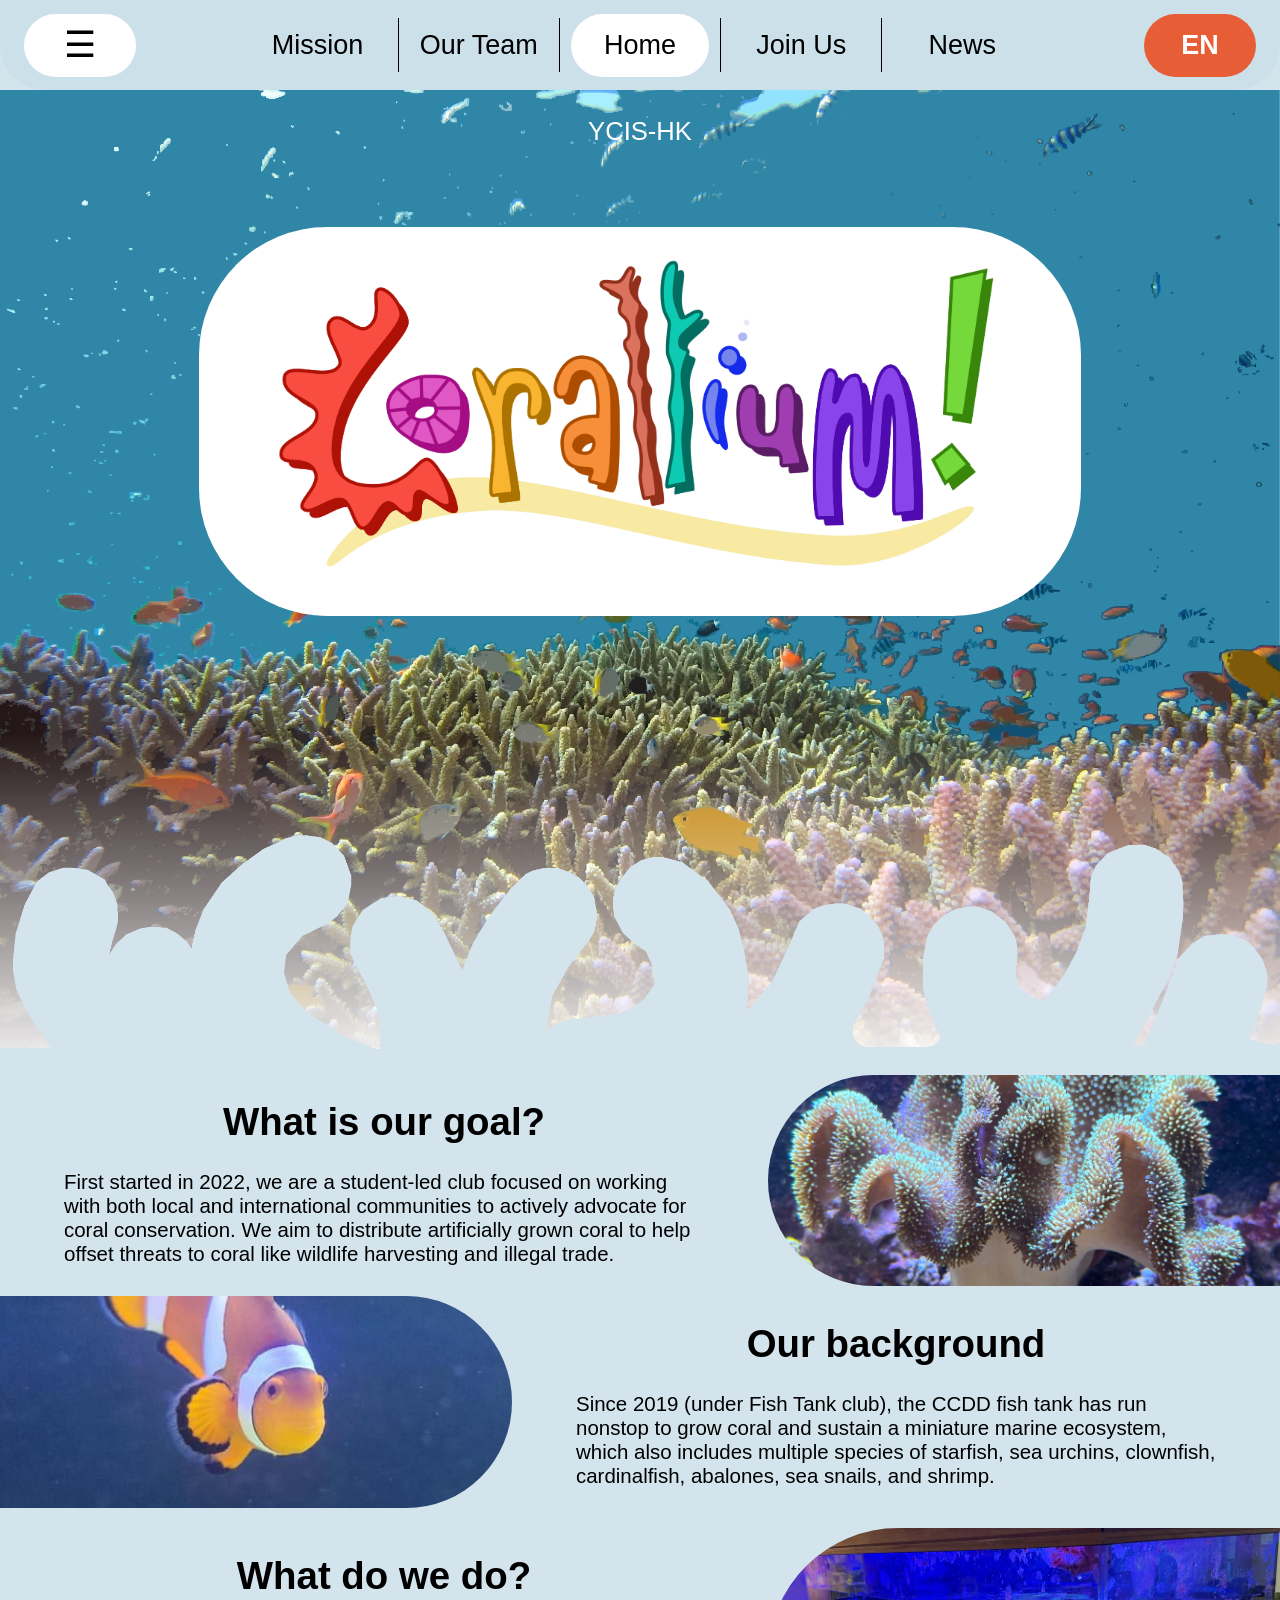
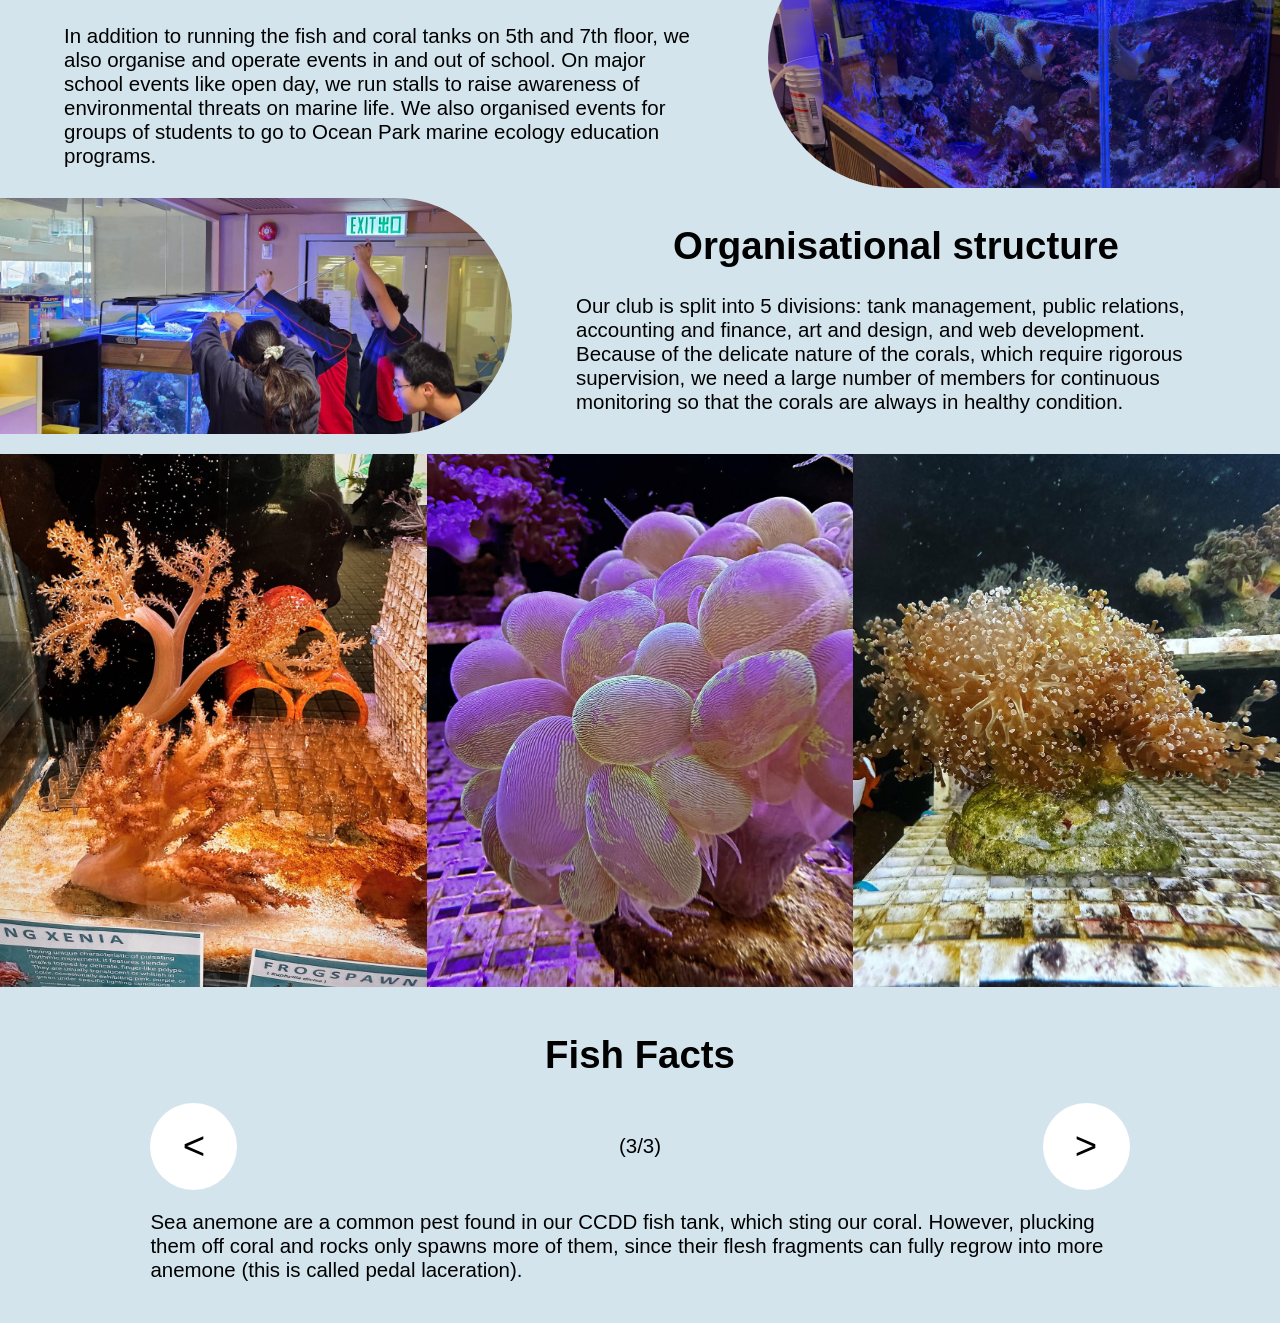
==== commit 5e27707a: "Fix members page card centering, improve home page image display, update news articles" ====
--- a/docs/index.html
+++ b/docs/index.html
@@ -43,36 +43,36 @@
         </div>
         <!-- <img src="homePage/homeBackground.jpg" id="home_coralTransition"> -->
         <div id="home_mainContentBackgroundFrame">
-            <div class="default_margins home_mainContentFrameL">
+            <div class="home_mainContentFrameL">
                 <div class="home_mainContentTextFrame">
                     <h1 id="home_mainContent1Heading" class="title_text_1" style="text-align: center;"></h1>
                     <p class="default_text" id="home_mainContent1Text1"></p>
                 </div>
                 <div class="home_mainContentImageFrame">
-                    <img class="home_mainContentImage" src="media/homePage/awesome_coral.jpeg">
-                </div>
-            </div>
-            <div class="default_margins home_mainContentFrameR">
-                <div class="home_mainContentImageFrame">
-                    <img class="home_mainContentImage" src="media/homePage/Cropped_picture_clownfish.jpg">
+                    <img class="home_mainContentImage home_imageR" src="media/homePage/awesome_coral.jpeg">
+                </div>
+            </div>
+            <div class="home_mainContentFrameR">
+                <div class="home_mainContentImageFrame">
+                    <img class="home_mainContentImage home_imageL" src="media/homePage/Cropped_picture_clownfish.jpg">
                 </div>
                 <div class="home_mainContentTextFrame">
                     <h1 id="home_mainContent1SecondHeading" class="title_text_1" style="text-align: center;"></h1>
                     <p class="default_text" id="home_mainContent1Text2"></p>
                 </div>
             </div>
-            <div class="default_margins home_mainContentFrameL">
+            <div class="home_mainContentFrameL">
                 <div class="home_mainContentTextFrame">
                     <h1 id="home_mainContent2Heading" class="title_text_1" style="text-align: center;"></h1>
                     <p class="default_text" id="home_mainContent2Text1"></p>
                 </div>
                 <div class="home_mainContentImageFrame">
-                    <img class="home_mainContentImage" src="media/homePage/Fish_tank.jpeg">
-                </div>
-            </div>
-            <div class="default_margins home_mainContentFrameR">
-                <div class="home_mainContentImageFrame">
-                    <img class="home_mainContentImage" src="media/homePage/Group_tank.jpeg">
+                    <img class="home_mainContentImage home_imageR" src="media/homePage/Fish_tank.jpeg">
+                </div>
+            </div>
+            <div class="home_mainContentFrameR">
+                <div class="home_mainContentImageFrame">
+                    <img class="home_mainContentImage home_imageL" src="media/homePage/Group_tank.jpeg">
                 </div>
                 <div class="home_mainContentTextFrame">
                     <h1 id="home_mainContent2SecondHeading" class="title_text_1" style="text-align: center;"></h1>
--- a/docs/stylesheets/homePageStyle.css
+++ b/docs/stylesheets/homePageStyle.css
@@ -35,20 +35,27 @@
     height: 100%;
     object-fit: cover;
     display: block;
-    /* border-radius: 2vw; */
 }
 
 .home_mainContentImageFrame {
     position: relative;
-    width: 35%;
+    width: 40%;
     flex: 1 1 auto;
     overflow: hidden;
 }
 
+.home_imageR {
+    border-radius: 999px 0px 0px 999px;
+}
+
+.home_imageL {
+    border-radius: 0px 999px 999px 0px;
+}
+
 .home_mainContentTextFrame {
     position: relative;
-    width: 60%;
-    margin: 0px 2.5% 0px 2.5%;
+    width: 50%;
+    margin: 0px 5% 0px 5%;
     flex: 0 0 auto;
 }
 
@@ -62,8 +69,8 @@
     }
 
     .home_mainContentTextFrame {
-        width: 100%;
-        margin: 0px;
+        width: 90vw;
+        margin: auto;
         order: 0;
     }
 
@@ -72,10 +79,16 @@
         aspect-ratio: 1.5;
         order: 1;
     }
+
+    .home_imageL, .home_imageR {
+    border-radius: 0px 0px 0px 0px;
+    }
 }
 
 .home_mainContentFrameL {
     display: flex;
+    width: 100vw;
+    margin: 10px 0px 10px 0vw;
     /* grid-template-columns: 60% 35%;
     column-gap: 5%; */
     align-items: stretch;
@@ -83,6 +96,8 @@
 
 .home_mainContentFrameR {
     display: flex;
+    width: 100vw;
+    margin: 10px 0vw 20px 0px;
     /* grid-template-columns: 35% 60%;
     column-gap: 5%; */
     align-items: stretch;
--- a/docs/stylesheets/membersPageStyle.css
+++ b/docs/stylesheets/membersPageStyle.css
@@ -15,18 +15,16 @@
     margin: 40px auto;
     width: 80vw;
     display: grid;
-    grid-template-columns: repeat(auto-fit, minmax(250px, 1fr));
+    grid-template-columns: repeat(auto-fit, minmax(200px, 1fr));
     gap: 20px;
-    /* justify-items: center; */
-    /* max-width: 100vw; */
 }
 
 .leadership-member {
+    box-sizing: border-box;
     padding: 15px 20px;
-    /* transition: all 0.3s ease; */
+    transition: all 0.3s ease;
     cursor: default;
     border-radius: 8px;
-    width: 100%;
     display: flex;
     flex-direction: column;
     align-items: center;
@@ -39,7 +37,7 @@
 
 .leader_name {
     color: var(--colors-text);
-    font-size: 1.1rem;
+    font-size: max(1.6vw, 1rem);
     font-family: Verdana, Geneva, Tahoma, sans-serif;
     font-weight: bold;
     margin: 5px 0 0 0;
@@ -58,7 +56,7 @@
     margin-top: 60px;
     margin-bottom: 30px;
     clear: both;
-    font-size: 2.5rem;
+    font-size: max(2.4vw, 1.2rem);
     letter-spacing: 1px;
     text-transform: uppercase;
 }
@@ -119,7 +117,7 @@
 }
 
 .departmentTitles {
-    font-size: 22px;
+    font-size: max(2.2vw, 1.2rem);
     font-family: Verdana, Geneva, Tahoma, sans-serif;
     font-weight: bold;
     margin-bottom: 15px;
@@ -141,7 +139,7 @@
 } */
 
 .departmentText {
-    font-size: 16px;
+    font-size: max(1.6vw, 1rem);
     font-family: Verdana, Geneva, Tahoma, sans-serif;
     font-weight: normal;
     margin: 0;
--- a/docs/stylesheets/recruitmentPageStyle.css
+++ b/docs/stylesheets/recruitmentPageStyle.css
@@ -51,14 +51,14 @@
 
 #recruitment_signupFormLink {
     text-align: center;
-    font-size: max(3vw, 1.5rem);
+    font-size: 3vw;
     font-family: Verdana, Geneva, Tahoma, sans-serif;
     font-weight: bold;
 }
 
 .recruitment_signupEmailLink {
     text-align: center;
-    font-size: max(2.2vw, 1.2rem);
+    font-size: 2.2vw;
     font-family: Verdana, Geneva, Tahoma, sans-serif;
     font-weight: bold;
     line-height: 2;
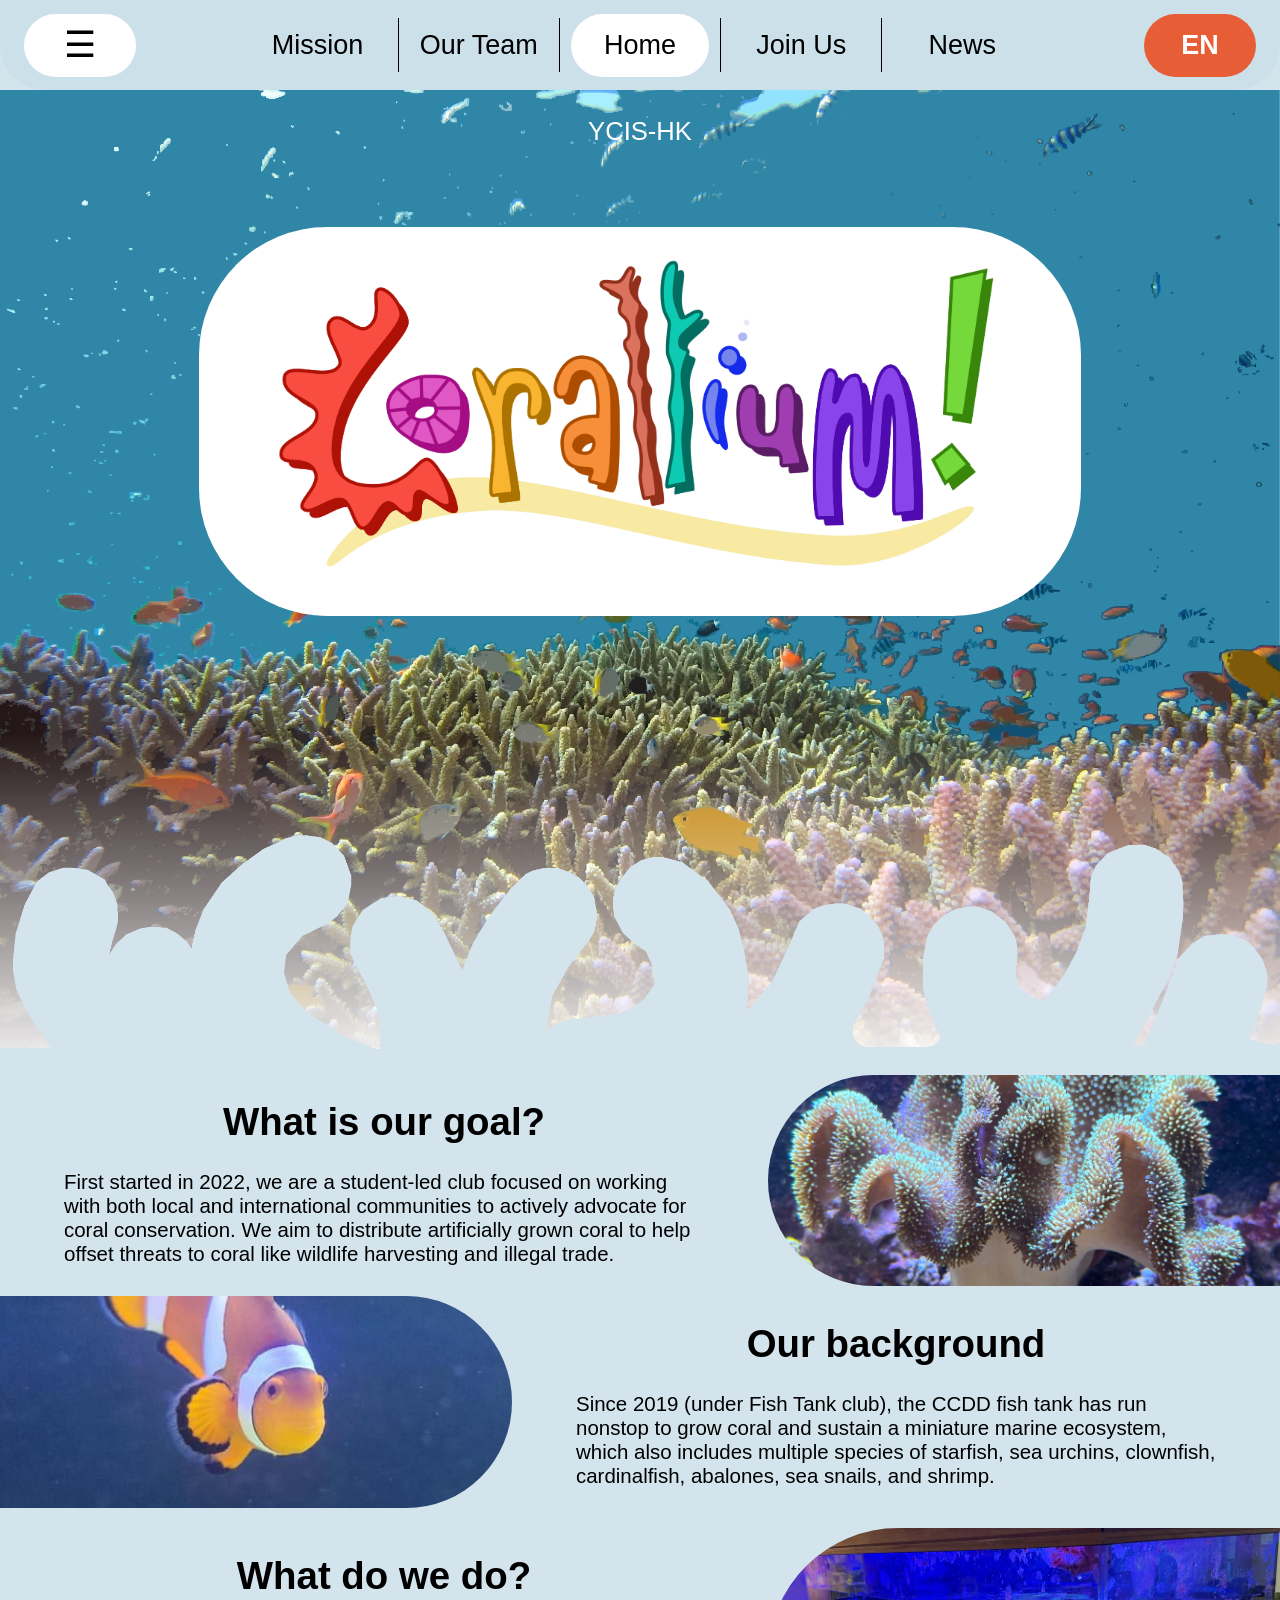
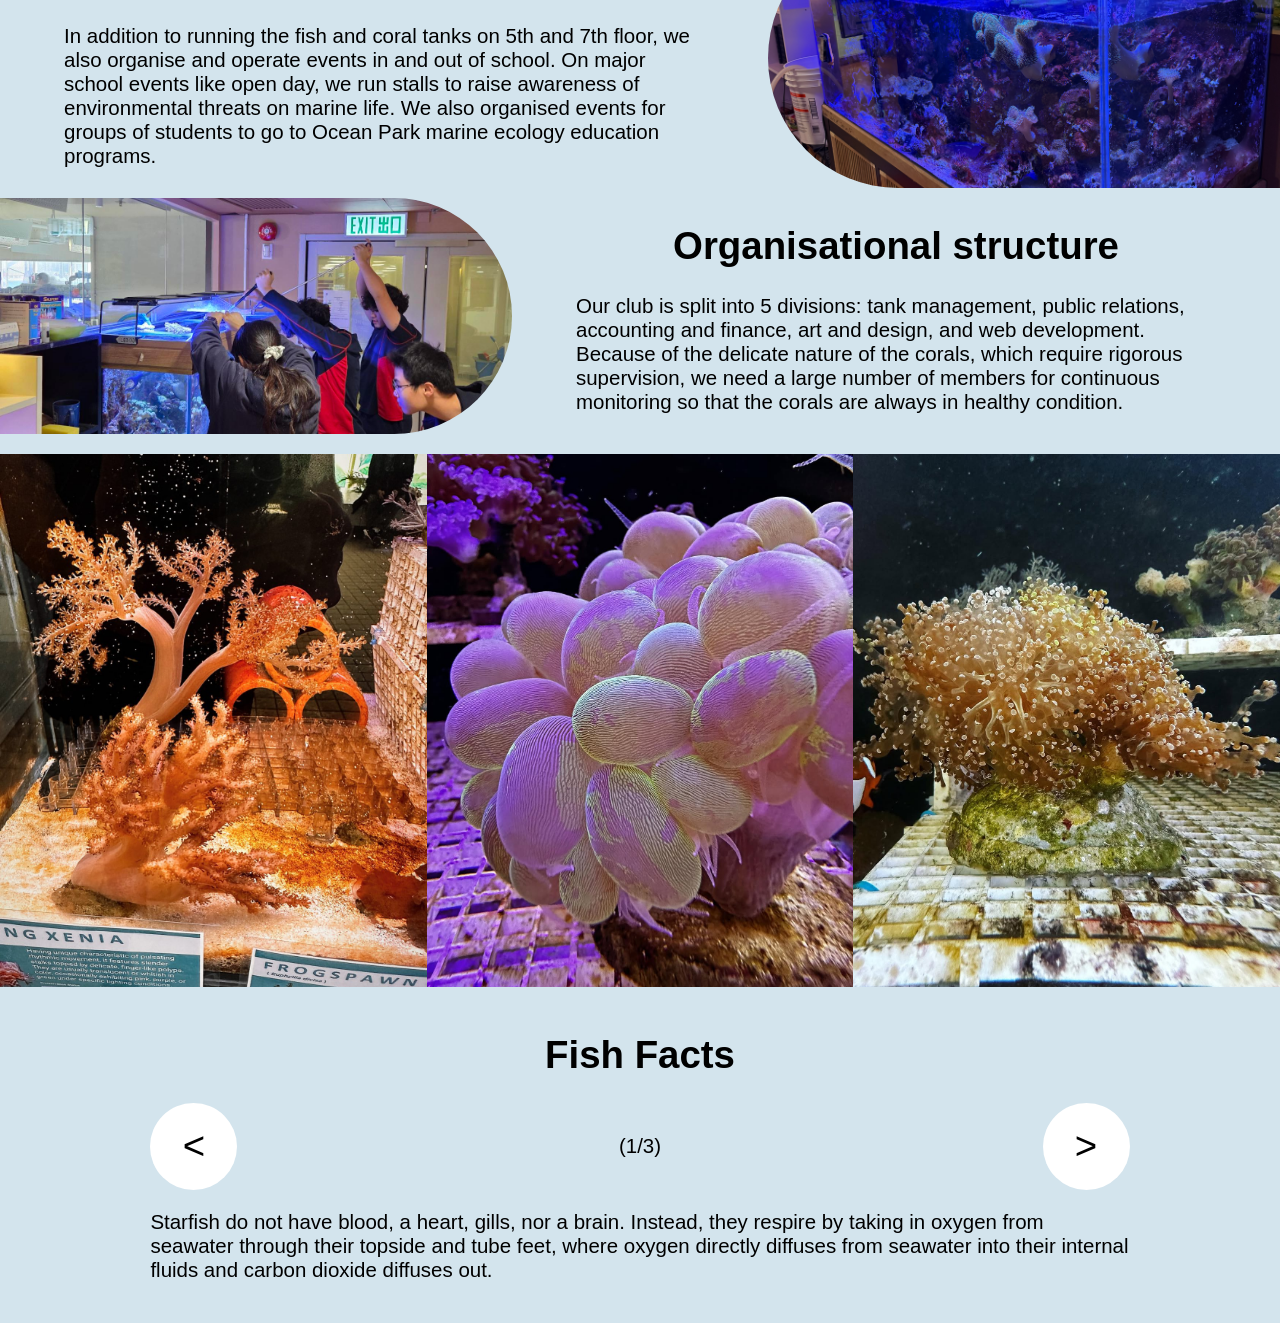
==== commit c4d42e52: "Re-add photos that were commented out from William Removed old commented out code that did nothing" ====
--- a/docs/index.html
+++ b/docs/index.html
@@ -98,10 +98,11 @@
     </div>
 
     <div id="page_mission" class="contentspage nothome">
-        <div id="mission_missionStatementContainer" class="default_margins">
+        <div id="mission_missionStatementContainer">
             <h1 id="mission_mainContent1Heading" class="mission_mainHeadings title_text_1"></h1>
             <p id="mission_mainContent1Text"></p>
         </div>
+        <!-- <div id="mission_bubblesRepeatingRow"></div> -->
         <h1 id="mission_mainContent2Heading" class="mission_mainHeadings title_text_1"></h1>
         <div id="mission_mainContent2Box">
             <div id="mission_mainContent2ButtonsFrame">
@@ -119,46 +120,42 @@
         <div id="members_leadership_container">
             <div class="leadership-member">
                 <h1 id="members_lead1" class="title_text_1"></h1>
-                <p class="leader_name">LING Kai Chun Kaden</p>
-            </div>
-            <!-- <div class="leadership-divider"></div> -->
+                <p class="big_text">LING Kai Chun Kaden</p>
+            </div>
             <div class="leadership-member">
                 <h2 id="members_lead2" class="title_text_2"></h2>
-                <p class="leader_name">REN Wei Bo Kerry</p>
-            </div>
-            <!-- <div class="leadership-divider"></div> -->
+                <p class="big_text">REN Wei Bo Kerry</p>
+            </div>
             <div class="leadership-member">
                 <h2 id="members_lead3" class="title_text_2"></h2>
-                <p class="leader_name">CHUNG Shun Yi Chris</p>
-            </div>
-            <!-- <div class="leadership-divider"></div> -->
+                <p class="big_text">CHUNG Shun Yi Chris & CHUI Wo Ronald</p>
+            </div>
             <div class="leadership-member">
                 <h2 id="members_lead4" class="title_text_2"></h2>
-                <p class="leader_name">WONG Tsz Ching Natalie</p>
-            </div>
-            <!-- <div class="leadership-divider"></div> -->
+                <p class="big_text">WONG Tsz Ching Natalie</p>
+            </div>
             <div class="leadership-member">
                 <h2 id="members_lead5" class="title_text_2"></h2>
-                <p class="leader_name">LIU Ham Chi Annabelle</p>
-            </div>
-            <!-- <div class="leadership-divider"></div> -->
+                <p class="big_text">LIU Ham Chi Annabelle</p>
+            </div>
             <div class="leadership-member">
                 <h2 id="members_lead6" class="title_text_2"></h2>
-                <p class="leader_name">TAM Eugene Simon</p>
-            </div>
-            <!-- <div class="leadership-divider"></div> -->
+                <p class="big_text">TAM Eugene Simon</p>
+            </div>
             <div class="leadership-member">
                 <h2 id="members_lead7" class="title_text_2"></h2>
-                <p class="leader_name">CHIANG Pok Man</p>
-            </div>
-            <!-- <div class="leadership-divider"></div> -->
+                <p class="big_text">CHIANG Pok Man</p>
+            </div>
             <div class="leadership-member">
                 <h2 id="members_lead8" class="title_text_2"></h2>
-                <p class="leader_name">DOU Xi Ao Leo</p>
+                <p class="big_text">DOU Xi Ao Leo</p>
             </div>
         </div>
         <h2 id="members_membersHeading" class="title_text_1"></h2>
         <div id="departments_frame">LOADING...</div> <!--Inputted by membersdata.js-->
+        <div>
+            <p id="members_translationThanks" class="default_text" style="text-align: center;"></p>
+        </div>
     </div>
     <div id="page_recruitment" class="contentspage nothome">
         <div id="recruitment_topPhotoFrame">
@@ -200,9 +197,11 @@
     <div id="page_news" class="contentspage nothome">
         <h1 class="title_text_1" id="news_title" style="text-align: center;"></h1>
         <div id="news_contentFrame" class="default_margins"></div>
-        <!-- <p class="default_text" id="news_temporaryNewsText"></p> -->
-    </div>
+    </div>
+
+    <!-- <div id="bottomCoralRepeatingImage"></div> controlled in mainStyle.css -->
 </div>
+
 <script src="scripts/membersData.js" defer></script>
 <script src="scripts/newsData.js" defer></script>
 <script src="scripts/languages.js" defer></script>
--- a/docs/stylesheets/mainStyle.css
+++ b/docs/stylesheets/mainStyle.css
@@ -135,29 +135,6 @@
     width: 1px;
     background-color: var(--colors-text);
 }
-
-/* #nav_home {
-    position: relative;
-    text-align: center;
-    vertical-align: middle;
-    height: 80%;
-    aspect-ratio: 2.5;
-    background-color: #ffffff;
-    border-width: 0;
-    font-size: min(6vh, 5vw);
-    background-image: url(coralliumLogo.jpg);
-    background-size: contain;
-    background-position: center;
-    background-repeat: no-repeat;
-} */
-
-/* #logoimg {
-    border: 2px solid #000000;
-    position: relative;
-    width: 100%;
-    height: 100%;
-    object-fit: cover;
-} */
 
 #contents_frame {
     position: absolute;
@@ -187,17 +164,6 @@
     display: none;
 }
 
-
-
-/* #page_mission {
-    height: 10000px;
-}
-
-#page_home {
-    background-color: #ff00ff;
-    height: 10000px;
-} */
-
 .default_text {
     color: var(--colors-text);
     font-size: max(1.6vw, 1rem); /*max(2vw, 14px)*/
@@ -230,4 +196,12 @@
     margin: 20px auto;
     width: 85vw;
     overflow: auto;
+}
+
+#bottomCoralRepeatingImage {
+    width: 100vw;
+    height: 100px;
+    background-image: url("../media/coralBottom.png");
+    background-repeat: repeat; /* Options: repeat, repeat-x, repeat-y, space, round */
+    background-size: auto 100%;
 }
--- a/docs/stylesheets/homePageStyle.css
+++ b/docs/stylesheets/homePageStyle.css
@@ -17,17 +17,6 @@
     border-radius: 10vw;
 }
 
-/* #home_coralTransition {
-    position: relative;
-    width: 100%;
-    height: 20vw;
-} */
-
-/* #home_mainContentBackgroundFrame {
-    position: relative;
-    background-color: #b0c0e8;
-} */
- 
 .home_mainContentImage {
     position: absolute;
     inset: 0;
--- a/docs/stylesheets/missionsPageStyle.css
+++ b/docs/stylesheets/missionsPageStyle.css
@@ -5,9 +5,24 @@
 
 #mission_missionStatementContainer {
     background-color: var(--colors-mission-statement);
-    border-radius: 3vw;
-    padding: 1.5vw 3vw;
+    padding: 6vw 3vw;
 }
+
+/* #mission_bubblesRepeatingRow {
+    position: relative;
+    top: 100%;
+    left: 0%; */
+    /* background-image: url("../media/missionPage/bubblesRepeating.png"); */
+    /* background: 
+        radial-gradient(100% 200% at 75% 50%, var(--colors-background) 25%, transparent 25%),
+        radial-gradient(100% 200% at 25% 50%, var(--colors-mission-statement) 25%, transparent 25%),
+        linear-gradient(to bottom, var(--colors-mission-statement) 50%, var(--colors-background) 50%); */
+    /* width: 100vw;
+    height: 50px;
+    background-repeat: repeat;
+    background-size: 100px 50px;
+} */
+
 
 #mission_mainContent1Text {
     text-align: center;
@@ -73,50 +88,4 @@
     padding: 0px;
     border-radius: 999px;
     appearance: none;
-}
-
-
-
-/* .mission_mainContent2Image {
-    position: relative;
-    right: 0;
-    width: 100%;
-    aspect-ratio: 1.5;
-    object-fit: cover;
-    margin: 0vw 0vw 0vw 3vw;
-}
-
-#mission_mainContent2 {
-    display: grid;
-    grid-template-columns: 60% calc(40% - 4vw); 
-    grid-template-rows: repeat(2, auto); 
-    row-gap: 2vw;
-} */
-
-/* #mission_mainContent2Image1 {
-    position: relative;
-    float: right;
-    width: 40%;
-    aspect-ratio: 1.5;
-    object-fit: cover;
-    margin: 0vw 1vw 2vw 0vw;
-}
-
-#mission_mainContent2Image2 {
-    position: relative;
-    float: right;
-    width: 40%;
-    aspect-ratio: 1.5;
-    object-fit: cover;
-    object-position: 50% 20%;
-    margin: 0vw 1vw 2vw 0vw;
-}
-
-#mission_mainContent2Image3 {
-    position: relative;
-    float: right;
-    width: 40%;
-    aspect-ratio: 1.5;
-    object-fit: cover;
-    margin: 0vw 1vw 2vw 0vw;
-} */+}
--- a/docs/stylesheets/membersPageStyle.css
+++ b/docs/stylesheets/membersPageStyle.css
@@ -15,14 +15,16 @@
     margin: 40px auto;
     width: 80vw;
     display: grid;
-    grid-template-columns: repeat(auto-fit, minmax(200px, 1fr));
-    gap: 20px;
+
+    /* i dont know how this works, dont touch */
+    grid-template-columns: repeat(auto-fit, minmax(max(200px, calc((100% - 40px * 3) / 4)), 1fr));
+    gap: 40px;
 }
 
 .leadership-member {
     box-sizing: border-box;
-    padding: 15px 20px;
-    transition: all 0.3s ease;
+    padding: 15px 10px;
+    /* transition: all 0.3s ease; */
     cursor: default;
     border-radius: 8px;
     display: flex;
--- a/docs/stylesheets/recruitmentPageStyle.css
+++ b/docs/stylesheets/recruitmentPageStyle.css
@@ -62,9 +62,4 @@
     font-family: Verdana, Geneva, Tahoma, sans-serif;
     font-weight: bold;
     line-height: 2;
-}
-
-/* #recruitment_mainContent1 {
-    position: relative;
-    text-align: center;
-} */+}
